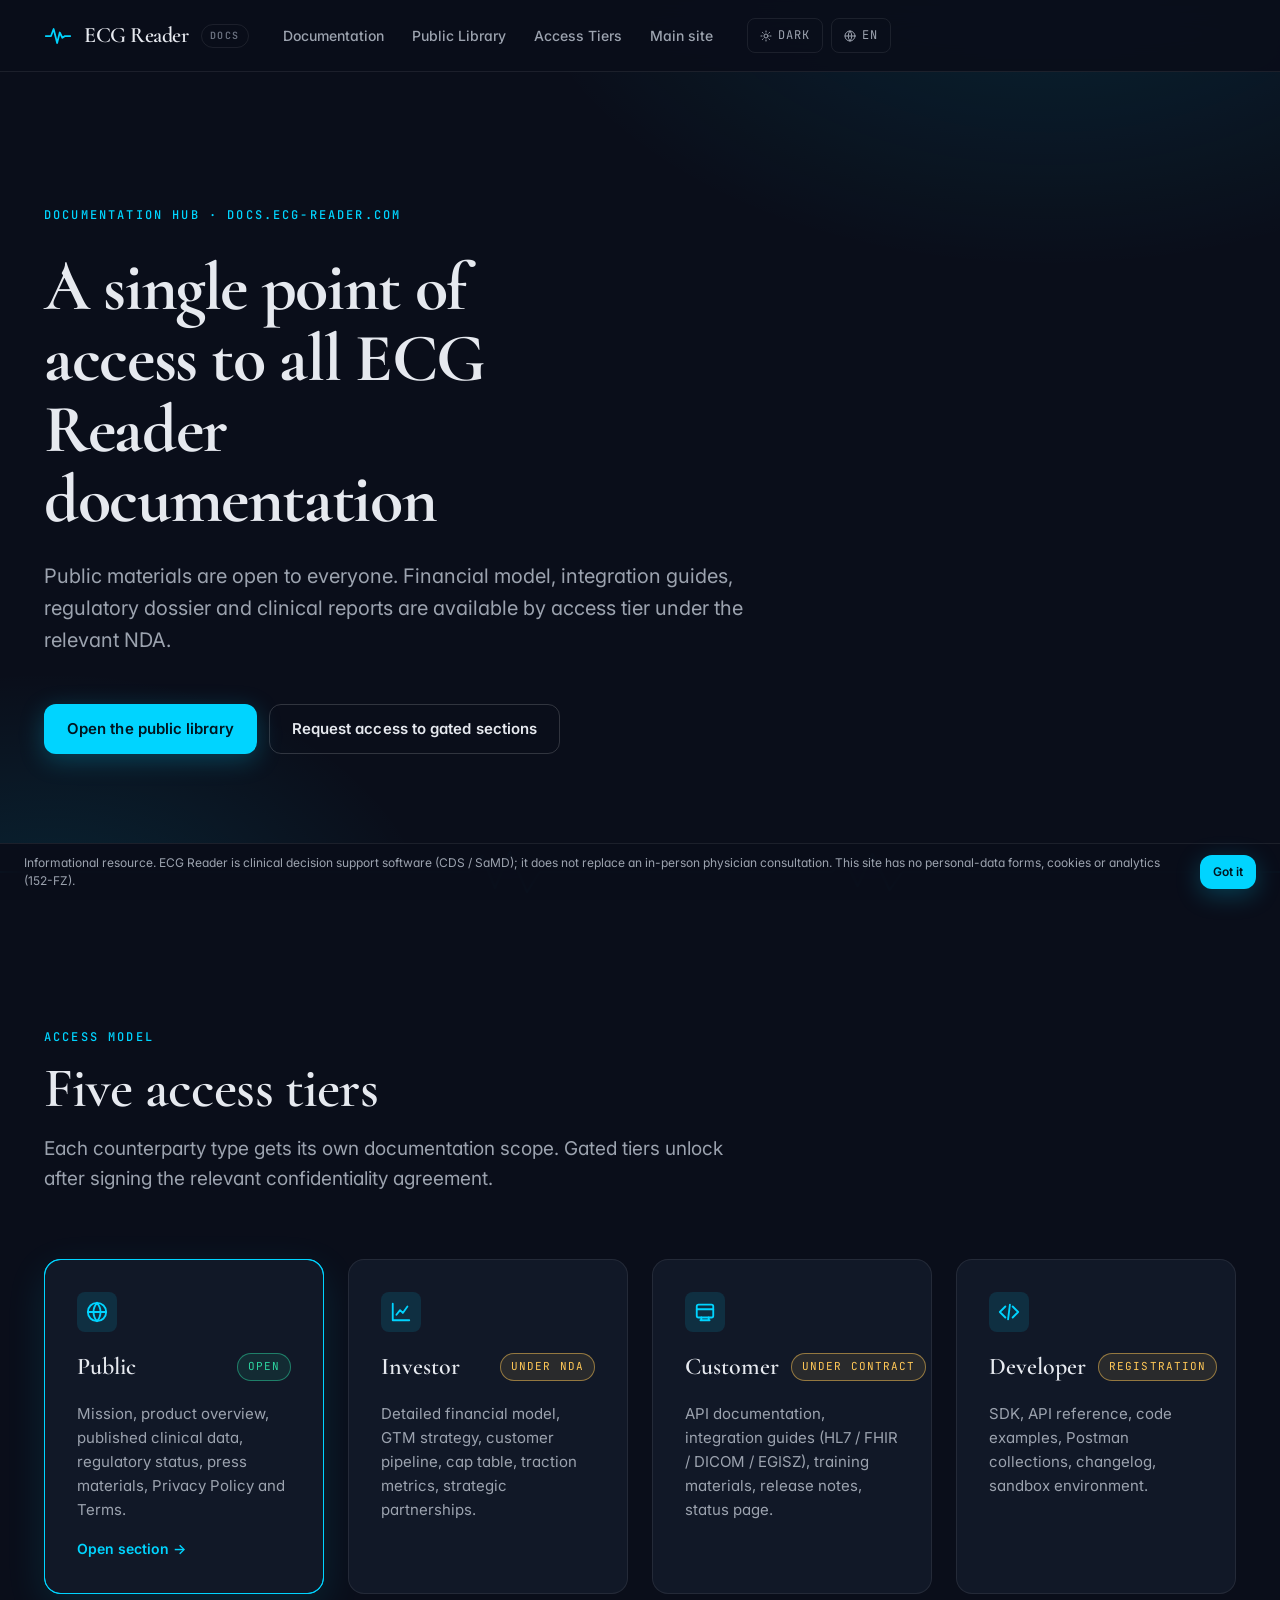
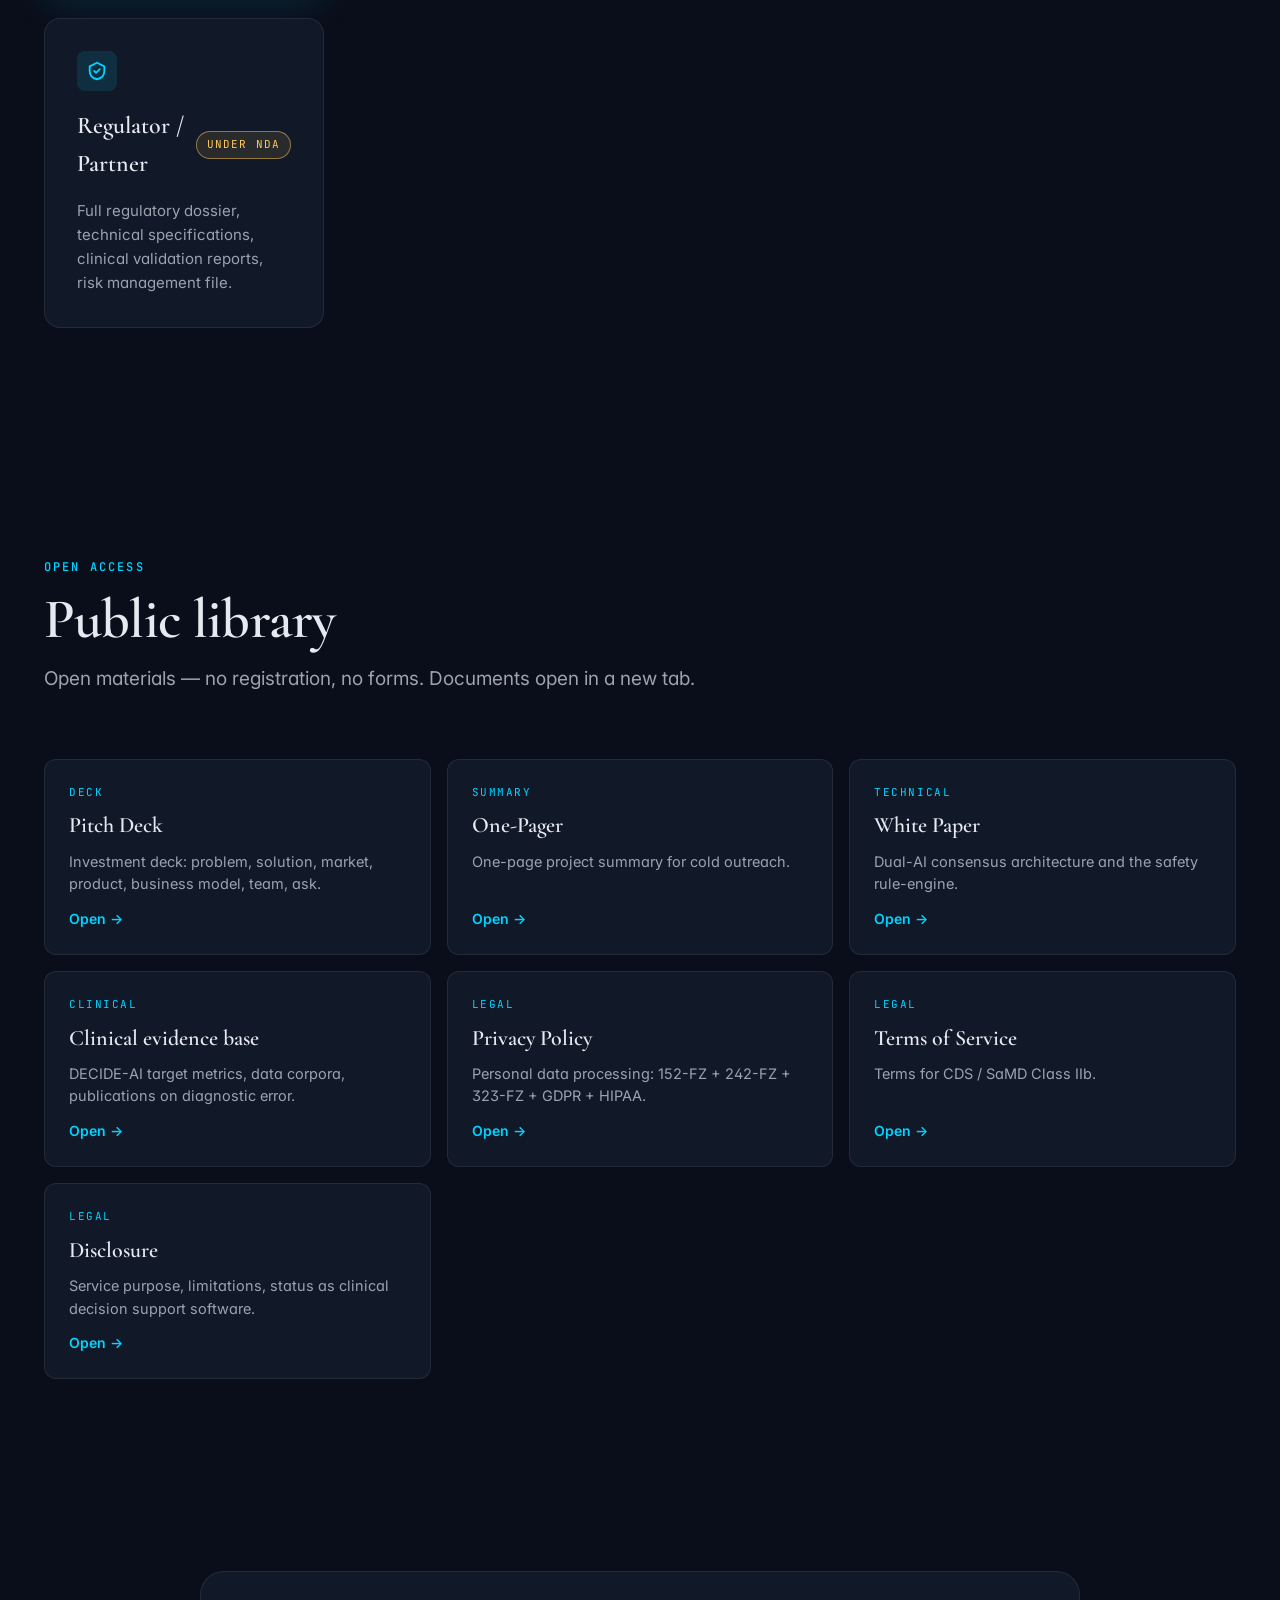
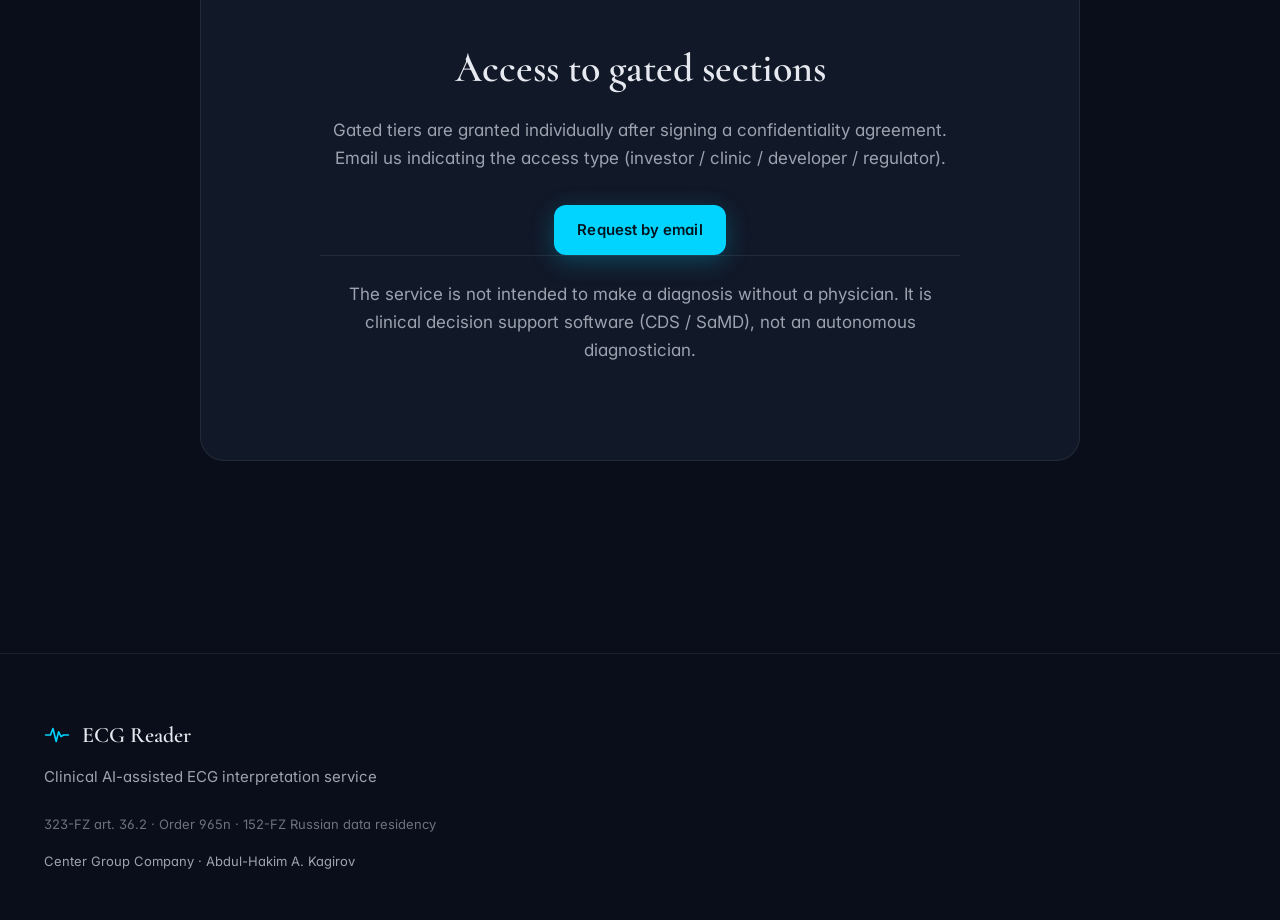
==== index.html @ 110f01c5 "ECG Reader documentation hub (public docs, RU/EN, 3 themes)" ====
<!DOCTYPE html>
<html lang="ru" dir="ltr" data-theme="dark">
<head>
  <meta charset="UTF-8" />
  <meta name="viewport" content="width=device-width, initial-scale=1, viewport-fit=cover" />
  <meta name="theme-color" content="#0a0e1a" />
  <meta name="format-detection" content="telephone=no" />
  <title data-i18n="meta.title">Документарный хаб — ECG Reader</title>
  <meta name="description" data-i18n-attr="content:meta.desc" content="Документарный хаб ECG Reader: публичная библиотека плюс многоуровневый доступ для инвесторов, клиник, разработчиков и регуляторов." />
  <link rel="canonical" href="https://docs.ecg-reader.com/" />
  <meta name="robots" content="index, follow" />
  <meta name="author" content="ECG Reader / Center Group Company" />

  <!-- Open Graph -->
  <meta property="og:site_name" content="ECG Reader" />
  <meta property="og:title" content="Документарный хаб — ECG Reader" />
  <meta property="og:description" content="Публичная библиотека плюс многоуровневый доступ к документации ECG Reader." />
  <meta property="og:type" content="website" />
  <meta property="og:url" content="https://docs.ecg-reader.com/" />
  <meta property="og:image" content="https://docs.ecg-reader.com/og-image.png" />
  <meta property="og:image:width" content="1200" />
  <meta property="og:image:height" content="630" />
  <meta property="og:locale" content="ru_RU" />
  <meta property="og:locale:alternate" content="en_US" />
  <meta name="twitter:card" content="summary_large_image" />
  <meta name="twitter:image" content="https://docs.ecg-reader.com/og-image.png" />

  <link rel="icon" type="image/svg+xml" href="svg/favicon.svg" />
  <link rel="apple-touch-icon" href="svg/favicon.svg" />

  <link rel="preconnect" href="https://fonts.googleapis.com" />
  <link rel="preconnect" href="https://fonts.gstatic.com" crossorigin />
  <link href="https://fonts.googleapis.com/css2?family=Cormorant+Garamond:ital,wght@0,500;0,600;0,700;1,500;1,600&family=Inter:wght@400;500;600;700&family=JetBrains+Mono:wght@400;500;600&family=Cairo:wght@500;600;700&display=swap" rel="stylesheet" />

  <link rel="stylesheet" href="assets/styles.css" />
  <link rel="stylesheet" href="assets/hub.css" />
</head>
<body>

  <!-- ================== NAV ================== -->
  <header class="nav" role="banner">
    <div class="nav-inner">
      <a href="#top" class="nav-brand" aria-label="ECG Reader">
        <svg class="mark" viewBox="0 0 32 32" fill="none" stroke="currentColor" stroke-width="2" stroke-linecap="round" stroke-linejoin="round" aria-hidden="true">
          <path d="M2 16 L8 16 L11 8 L15 24 L18 12 L21 18 L24 16 L30 16" />
        </svg>
        <span>ECG Reader</span>
        <span class="tag">Docs</span>
      </a>

      <nav aria-label="Primary">
        <ul class="nav-links">
          <li><a href="public/about.html" data-i18n="nav.docs">Документация</a></li>
          <li><a href="#library"  data-i18n="nav.public">Публичная библиотека</a></li>
          <li><a href="#tiers"    data-i18n="nav.tiers">Уровни доступа</a></li>
          <li><a href="https://ecg-reader.com/" data-i18n="nav.site">Основной сайт</a></li>
        </ul>
      </nav>

      <div class="nav-tools">
        <div class="menu" id="theme-menu">
          <button class="menu-trigger" aria-haspopup="menu" aria-label="Theme">
            <svg viewBox="0 0 24 24" fill="none" stroke="currentColor" stroke-width="2" stroke-linecap="round" stroke-linejoin="round" aria-hidden="true">
              <circle cx="12" cy="12" r="4"/><path d="M12 2v2M12 20v2M4.93 4.93l1.41 1.41M17.66 17.66l1.41 1.41M2 12h2M20 12h2M6.34 17.66l-1.41 1.41M19.07 4.93l-1.41 1.41"/>
            </svg>
            <span id="theme-current">Dark</span>
          </button>
          <div class="menu-list" id="theme-list" role="menu"></div>
        </div>
        <div class="menu" id="lang-menu">
          <button class="menu-trigger" aria-haspopup="menu" aria-label="Language">
            <svg viewBox="0 0 24 24" fill="none" stroke="currentColor" stroke-width="2" stroke-linecap="round" stroke-linejoin="round" aria-hidden="true">
              <circle cx="12" cy="12" r="10"/><path d="M2 12h20M12 2a15 15 0 0 1 0 20M12 2a15 15 0 0 0 0 20"/>
            </svg>
            <span id="lang-current">RU</span>
          </button>
          <div class="menu-list" id="lang-list" role="menu"></div>
        </div>
      </div>
    </div>
  </header>

  <main id="top">

    <!-- ================== HERO ================== -->
    <section class="hub-hero">
      <div class="container">
        <span class="section-eyebrow" data-i18n="hero.kicker">Документарный хаб · docs.ecg-reader.com</span>
        <h1 data-i18n="hero.title">Единая точка доступа ко всей документации ECG Reader</h1>
        <p class="lead" data-i18n="hero.sub">Публичные материалы открыты для всех. Финансовая модель, интеграционные руководства, регуляторное досье и клинические отчёты — по уровням доступа под соответствующим NDA.</p>
        <div class="cta-row">
          <a href="#library" class="btn btn-primary" data-i18n="hero.cta_public">Открыть публичную библиотеку</a>
          <a href="#access" class="btn btn-ghost" data-i18n="hero.cta_request">Запросить доступ к закрытым разделам</a>
        </div>
      </div>
    </section>

    <svg class="ecg-divider" viewBox="0 0 1200 44" preserveAspectRatio="none" aria-hidden="true">
      <path d="M0 22 L420 22 L440 22 L452 6 L464 38 L478 2 L494 42 L506 22 L760 22 L780 22 L792 8 L804 36 L818 4 L834 40 L846 22 L1200 22" />
    </svg>

    <!-- ================== TIERS ================== -->
    <section class="section" id="tiers">
      <div class="container">
        <div class="section-head reveal">
          <span class="section-eyebrow">Access model</span>
          <h2 class="section-title" data-i18n="tiers.title">Пять уровней доступа</h2>
          <p class="section-lead" data-i18n="tiers.sub">Каждому типу контрагента — свой объём документации. Закрытые уровни открываются после подписания соответствующего соглашения о конфиденциальности.</p>
        </div>

        <div class="tier-grid">
          <!-- Public -->
          <article class="tier-card is-open reveal">
            <div class="tier-icon">
              <svg viewBox="0 0 24 24" fill="none" stroke="currentColor" stroke-width="2" stroke-linecap="round" stroke-linejoin="round"><circle cx="12" cy="12" r="10"/><path d="M2 12h20M12 2a15 15 0 0 1 0 20M12 2a15 15 0 0 0 0 20"/></svg>
            </div>
            <div class="tier-head">
              <span class="tier-name" data-i18n="tier.public.name">Публичный</span>
              <span class="tier-status open" data-i18n="tier.public.status">Открыт</span>
            </div>
            <p class="tier-desc" data-i18n="tier.public.desc">Миссия, обзор продукта, опубликованные клинические данные, регуляторный статус, пресс-материалы, Политика конфиденциальности и Условия.</p>
            <a class="tier-link" href="public/about.html" data-i18n="tier.public.open">Открыть раздел →</a>
          </article>

          <!-- Investor -->
          <article class="tier-card reveal delay-1">
            <div class="tier-icon">
              <svg viewBox="0 0 24 24" fill="none" stroke="currentColor" stroke-width="2" stroke-linecap="round" stroke-linejoin="round"><path d="M3 3v18h18"/><path d="M7 15l4-5 3 3 5-7"/></svg>
            </div>
            <div class="tier-head">
              <span class="tier-name" data-i18n="tier.investor.name">Инвесторский</span>
              <span class="tier-status gated" data-i18n="tier.investor.status">По NDA</span>
            </div>
            <p class="tier-desc" data-i18n="tier.investor.desc">Детальная финансовая модель, GTM-стратегия, воронка клиентов, cap table, метрики traction, стратегические партнёрства.</p>
          </article>

          <!-- Customer -->
          <article class="tier-card reveal delay-2">
            <div class="tier-icon">
              <svg viewBox="0 0 24 24" fill="none" stroke="currentColor" stroke-width="2" stroke-linecap="round" stroke-linejoin="round"><rect x="3" y="4" width="18" height="14" rx="2"/><path d="M3 9h18M8 18v2M16 18v2M7 21h10"/></svg>
            </div>
            <div class="tier-head">
              <span class="tier-name" data-i18n="tier.customer.name">Клиентский</span>
              <span class="tier-status gated" data-i18n="tier.customer.status">По договору</span>
            </div>
            <p class="tier-desc" data-i18n="tier.customer.desc">API-документация, руководства по интеграции (HL7 / FHIR / DICOM / ЕГИСЗ), материалы обучения, release notes, страница статуса.</p>
          </article>

          <!-- Developer -->
          <article class="tier-card reveal delay-1">
            <div class="tier-icon">
              <svg viewBox="0 0 24 24" fill="none" stroke="currentColor" stroke-width="2" stroke-linecap="round" stroke-linejoin="round"><path d="M8 6l-6 6 6 6M16 6l6 6-6 6M13 4l-2 16"/></svg>
            </div>
            <div class="tier-head">
              <span class="tier-name" data-i18n="tier.developer.name">Разработчик</span>
              <span class="tier-status gated" data-i18n="tier.developer.status">Регистрация</span>
            </div>
            <p class="tier-desc" data-i18n="tier.developer.desc">SDK, API Reference, примеры кода, Postman-коллекции, changelog, sandbox-окружение.</p>
          </article>

          <!-- Regulator -->
          <article class="tier-card reveal delay-2">
            <div class="tier-icon">
              <svg viewBox="0 0 24 24" fill="none" stroke="currentColor" stroke-width="2" stroke-linecap="round" stroke-linejoin="round"><path d="M12 3l8 4v5c0 5-3.5 8-8 9-4.5-1-8-4-8-9V7z"/><path d="M9 12l2 2 4-4"/></svg>
            </div>
            <div class="tier-head">
              <span class="tier-name" data-i18n="tier.regulator.name">Регулятор / Партнёр</span>
              <span class="tier-status gated" data-i18n="tier.regulator.status">По NDA</span>
            </div>
            <p class="tier-desc" data-i18n="tier.regulator.desc">Полное регуляторное досье, технические спецификации, отчёты клинической валидации, файл управления рисками.</p>
          </article>
        </div>
      </div>
    </section>

    <!-- ================== PUBLIC LIBRARY ================== -->
    <section class="section compact" id="library">
      <div class="container">
        <div class="section-head reveal">
          <span class="section-eyebrow">Open access</span>
          <h2 class="section-title" data-i18n="lib.title">Публичная библиотека</h2>
          <p class="section-lead" data-i18n="lib.sub">Открытые материалы — без регистрации и форм. Документы открываются в новой вкладке.</p>
        </div>

        <div class="lib-grid">
          <article class="doc-card reveal">
            <span class="doc-kind">Deck</span>
            <h3 data-i18n="lib.pitch.t">Pitch Deck</h3>
            <p data-i18n="lib.pitch.d">Инвестиционная презентация: проблема, решение, рынок, продукт, бизнес-модель, команда, ask.</p>
            <a class="doc-open" href="https://ecg-reader.com/docs/ECG-Reader_Pitch_Deck.html" target="_blank" rel="noopener" data-i18n="lib.open">Открыть →</a>
          </article>

          <article class="doc-card reveal delay-1">
            <span class="doc-kind">Summary</span>
            <h3 data-i18n="lib.onepager.t">One-Pager</h3>
            <p data-i18n="lib.onepager.d">Сводка проекта на одну страницу для холодных контактов.</p>
            <a class="doc-open" href="https://ecg-reader.com/docs/ECG-Reader_OnePager.html" target="_blank" rel="noopener" data-i18n="lib.open">Открыть →</a>
          </article>

          <article class="doc-card reveal delay-2">
            <span class="doc-kind">Technical</span>
            <h3 data-i18n="lib.whitepaper.t">White Paper</h3>
            <p data-i18n="lib.whitepaper.d">Архитектура двойного AI-консенсуса и rule-engine безопасности.</p>
            <a class="doc-open" href="https://ecg-reader.com/docs/whitepaper.html" target="_blank" rel="noopener" data-i18n="lib.open">Открыть →</a>
          </article>

          <article class="doc-card reveal">
            <span class="doc-kind">Clinical</span>
            <h3 data-i18n="lib.evidence.t">Клиническая доказательная база</h3>
            <p data-i18n="lib.evidence.d">Целевые метрики DECIDE-AI, корпуса данных, публикации о врачебных ошибках.</p>
            <a class="doc-open" href="https://ecg-reader.com/docs/clinical-evidence.html" target="_blank" rel="noopener" data-i18n="lib.open">Открыть →</a>
          </article>

          <article class="doc-card reveal delay-1">
            <span class="doc-kind">Legal</span>
            <h3 data-i18n="lib.privacy.t">Политика конфиденциальности</h3>
            <p data-i18n="lib.privacy.d">Обработка ПДн: 152-ФЗ + 242-ФЗ + 323-ФЗ + GDPR + HIPAA.</p>
            <a class="doc-open" href="https://ecg-reader.com/privacy.html" target="_blank" rel="noopener" data-i18n="lib.open">Открыть →</a>
          </article>

          <article class="doc-card reveal delay-2">
            <span class="doc-kind">Legal</span>
            <h3 data-i18n="lib.terms.t">Условия использования</h3>
            <p data-i18n="lib.terms.d">Условия для CDS / SaMD Class 2б.</p>
            <a class="doc-open" href="https://ecg-reader.com/terms.html" target="_blank" rel="noopener" data-i18n="lib.open">Открыть →</a>
          </article>

          <article class="doc-card reveal">
            <span class="doc-kind">Legal</span>
            <h3 data-i18n="lib.disclosure.t">Раскрытие информации</h3>
            <p data-i18n="lib.disclosure.d">Назначение сервиса, ограничения, статус как ПО клинической поддержки.</p>
            <a class="doc-open" href="https://ecg-reader.com/disclosure.html" target="_blank" rel="noopener" data-i18n="lib.open">Открыть →</a>
          </article>
        </div>
      </div>
    </section>

    <!-- ================== ACCESS BAND ================== -->
    <section class="section compact" id="access">
      <div class="container">
        <div class="access-band reveal">
          <h2 data-i18n="access.title">Доступ к закрытым разделам</h2>
          <p data-i18n="access.sub">Закрытые уровни предоставляются индивидуально после подписания соглашения о конфиденциальности. Напишите нам, указав тип доступа (инвестор / клиника / разработчик / регулятор).</p>
          <a class="btn btn-primary" href="mailto:aslankaa@yandex.ru?subject=ECG%20Reader%20—%20запрос%20доступа%20к%20документарному%20хабу" data-i18n="access.email">Запросить по email</a>
          <p class="access-note" data-i18n="access.note">Сервис не предназначен для постановки диагноза без участия врача. Это программное средство клинической поддержки принятия решений (CDS / SaMD), а не автономный диагност.</p>
        </div>
      </div>
    </section>

  </main>

  <!-- ================== FOOTER ================== -->
  <footer class="hub-footer">
    <div class="container">
      <div class="foot-brand">
        <svg class="mark" viewBox="0 0 32 32" fill="none" stroke="currentColor" stroke-width="2" stroke-linecap="round" stroke-linejoin="round" aria-hidden="true">
          <path d="M2 16 L8 16 L11 8 L15 24 L18 12 L21 18 L24 16 L30 16" />
        </svg>
        <span>ECG Reader</span>
      </div>
      <p class="foot-tag" data-i18n="foot.tagline">Клинический сервис AI-ассистированной интерпретации ЭКГ</p>
      <p class="foot-meta" data-i18n="foot.legal">323-ФЗ ст. 36.2 · Приказ 965н · 152-ФЗ резидентность данных в РФ</p>
      <p class="foot-owner" data-i18n="foot.owner">Center Group Company · Кагиров Абдул-Хаким Ахмадович</p>
    </div>
  </footer>

  <!-- ================== LEGAL BAR ================== -->
  <div class="legal-bar" id="legal-bar" role="note">
    <span class="txt" data-i18n="legal.text">Информационный ресурс. ECG Reader — программное средство клинической поддержки принятия решений (CDS / SaMD), не заменяет очную консультацию врача. На сайте нет форм сбора персональных данных, cookie и аналитики (152-ФЗ).</span>
    <button class="btn btn-primary btn-sm" data-act="ok" data-i18n="legal.ok">Понятно</button>
  </div>

  <script src="assets/i18n.js"></script>
  <script src="assets/app.js"></script>
</body>
</html>
---- assets/styles.css ----
/* =========================================================
   KARDIOSPEC — premium landing design system
   3 темы (Dark / Light / Sepia) · 4 языка (RU/EN/ZH/AR + RTL)
   ========================================================= */

/* ---------- Tokens · base ---------- */
:root {
  /* типографика */
  --font-display: "Cormorant Garamond", "PT Serif", Georgia, serif;
  --font-sans: "Inter", -apple-system, BlinkMacSystemFont, "Segoe UI",
               "Helvetica Neue", Arial, sans-serif;
  --font-mono: "JetBrains Mono", "SF Mono", Menlo, Consolas, monospace;

  /* спейсинг */
  --sp-1: 4px;
  --sp-2: 8px;
  --sp-3: 12px;
  --sp-4: 16px;
  --sp-5: 24px;
  --sp-6: 32px;
  --sp-7: 48px;
  --sp-8: 64px;
  --sp-9: 96px;
  --sp-10: 128px;

  /* радиусы */
  --r-sm: 8px;
  --r-md: 12px;
  --r-lg: 16px;
  --r-xl: 24px;
  --r-2xl: 32px;

  /* кривые */
  --ease: cubic-bezier(0.4, 0, 0.2, 1);
  --ease-out: cubic-bezier(0.16, 1, 0.3, 1);

  /* layout */
  --container: 1240px;
  --nav-h: 72px;
}

/* ---------- Темы ---------- */

/* Dark (default · клинический премиум) */
:root,
[data-theme="dark"] {
  --bg:           #0a0e1a;
  --bg-elev:      #111827;
  --bg-elev-2:    #1a2235;
  --bg-glass:     rgba(17, 24, 39, 0.72);
  --bg-overlay:   rgba(10, 14, 26, 0.92);

  --text:         #e6e9ef;
  --text-dim:     #9ca3af;
  --text-muted:   #6b7280;

  --border:       rgba(255, 255, 255, 0.08);
  --border-strong:rgba(255, 255, 255, 0.16);

  --accent:       #00d4ff;
  --accent-soft:  rgba(0, 212, 255, 0.12);
  --accent-h:     #4ae3ff;

  --signal-red:   #ff3b6b;
  --signal-amber: #ffc857;
  --signal-green: #2dd4a0;

  --shadow-sm: 0 2px 8px rgba(0,0,0,0.25);
  --shadow-md: 0 8px 24px rgba(0,0,0,0.35);
  --shadow-lg: 0 24px 64px rgba(0,0,0,0.5);

  --logo-filter: none;
}

[data-theme="light"] {
  --bg:           #f7f8fb;
  --bg-elev:      #ffffff;
  --bg-elev-2:    #eef2f7;
  --bg-glass:     rgba(255, 255, 255, 0.82);
  --bg-overlay:   rgba(247, 248, 251, 0.94);

  --text:         #0f172a;
  --text-dim:     #475569;
  --text-muted:   #64748b;

  --border:       rgba(15, 23, 42, 0.08);
  --border-strong:rgba(15, 23, 42, 0.18);

  --accent:       #0070b8;
  --accent-soft:  rgba(0, 112, 184, 0.10);
  --accent-h:     #0086d9;

  --signal-red:   #d8265b;
  --signal-amber: #c47900;
  --signal-green: #058a5d;

  --shadow-sm: 0 1px 4px rgba(15, 23, 42, 0.06);
  --shadow-md: 0 8px 24px rgba(15, 23, 42, 0.08);
  --shadow-lg: 0 24px 64px rgba(15, 23, 42, 0.12);

  --logo-filter: invert(1);
}

[data-theme="sepia"] {
  --bg:           #f4ecd9;
  --bg-elev:      #fbf5e6;
  --bg-elev-2:    #ead9b8;
  --bg-glass:     rgba(251, 245, 230, 0.85);
  --bg-overlay:   rgba(244, 236, 217, 0.94);

  --text:         #3b2c1a;
  --text-dim:     #6b5638;
  --text-muted:   #8a7250;

  --border:       rgba(59, 44, 26, 0.12);
  --border-strong:rgba(59, 44, 26, 0.22);

  --accent:       #8b5a2b;
  --accent-soft:  rgba(139, 90, 43, 0.10);
  --accent-h:     #a36c34;

  --signal-red:   #a8324d;
  --signal-amber: #a86800;
  --signal-green: #2e6b3f;

  --shadow-sm: 0 1px 4px rgba(59, 44, 26, 0.08);
  --shadow-md: 0 8px 24px rgba(59, 44, 26, 0.12);
  --shadow-lg: 0 24px 64px rgba(59, 44, 26, 0.16);

  --logo-filter: sepia(0.3) saturate(1.2);
}

/* ---------- Reset / база ---------- */

*, *::before, *::after { box-sizing: border-box; margin: 0; padding: 0; }
html { scroll-behavior: smooth; -webkit-text-size-adjust: 100%; }
body {
  font-family: var(--font-sans);
  background: var(--bg);
  color: var(--text);
  line-height: 1.6;
  font-size: 17px;
  font-feature-settings: "ss01", "cv11", "kern";
  -webkit-font-smoothing: antialiased;
  -moz-osx-font-smoothing: grayscale;
  transition: background 0.4s var(--ease), color 0.4s var(--ease);
  overflow-x: hidden;
}

img, svg { display: block; max-width: 100%; }
a { color: inherit; text-decoration: none; transition: color 0.2s var(--ease); }
a:hover { color: var(--accent); }
button { font: inherit; cursor: pointer; background: none; border: 0; color: inherit; }

[dir="rtl"] body { font-family: "Cairo", var(--font-sans); }
[dir="rtl"] h1, [dir="rtl"] h2, [dir="rtl"] h3 { font-family: "Cairo", var(--font-display); }

/* ---------- Layout ---------- */

.container {
  width: 100%;
  max-width: var(--container);
  margin: 0 auto;
  padding: 0 var(--sp-5);
}

section.section {
  padding: var(--sp-10) 0;
  position: relative;
}
section.section.compact { padding: var(--sp-9) 0; }

.section-head { margin-bottom: var(--sp-8); max-width: 880px; }
.section-eyebrow {
  display: inline-block;
  font-family: var(--font-mono);
  font-size: 12px;
  letter-spacing: 0.18em;
  text-transform: uppercase;
  color: var(--accent);
  margin-bottom: var(--sp-3);
  font-weight: 500;
}
.section-title {
  font-family: var(--font-display);
  font-weight: 600;
  font-size: clamp(36px, 5vw, 56px);
  letter-spacing: -0.015em;
  line-height: 1.05;
  color: var(--text);
  margin-bottom: var(--sp-4);
}
.section-title em { font-style: italic; color: var(--accent); }
.section-lead {
  font-size: 19px;
  color: var(--text-dim);
  max-width: 720px;
  line-height: 1.6;
}

/* ---------- NAV ---------- */

.nav {
  position: fixed;
  top: 0; left: 0; right: 0;
  height: var(--nav-h);
  background: var(--bg-overlay);
  backdrop-filter: blur(16px) saturate(140%);
  -webkit-backdrop-filter: blur(16px) saturate(140%);
  border-bottom: 1px solid var(--border);
  z-index: 100;
  transition: background 0.3s var(--ease);
}
.nav-inner {
  height: 100%;
  max-width: var(--container);
  margin: 0 auto;
  padding: 0 var(--sp-5);
  display: flex;
  align-items: center;
  gap: var(--sp-6);
}
.nav-brand {
  display: flex;
  align-items: center;
  gap: var(--sp-3);
  font-family: var(--font-display);
  font-weight: 600;
  font-size: 22px;
  letter-spacing: -0.02em;
  color: var(--text);
}
.nav-brand .mark {
  width: 28px; height: 28px;
  color: var(--accent);
}
.nav-brand .tag {
  font-family: var(--font-mono);
  font-size: 10px;
  color: var(--text-muted);
  letter-spacing: 0.16em;
  text-transform: uppercase;
  padding: 3px 8px;
  border: 1px solid var(--border);
  border-radius: 99px;
}
.nav-links {
  display: flex;
  align-items: center;
  gap: var(--sp-5);
  margin-left: auto;
  list-style: none;
}
.nav-links a {
  font-size: 14px;
  color: var(--text-dim);
  font-weight: 500;
  padding: 6px 2px;
  border-bottom: 1px solid transparent;
}
.nav-links a:hover { color: var(--text); border-color: var(--accent); }

.nav-tools {
  display: flex;
  align-items: center;
  gap: var(--sp-2);
}

/* ---------- Кнопки ---------- */

.btn {
  display: inline-flex;
  align-items: center;
  gap: var(--sp-2);
  padding: 12px 22px;
  border-radius: var(--r-md);
  font-weight: 600;
  font-size: 15px;
  letter-spacing: 0.005em;
  transition: all 0.25s var(--ease);
  border: 1px solid transparent;
  white-space: nowrap;
  cursor: pointer;
}
.btn-primary {
  background: var(--accent);
  color: #001520;
  box-shadow: 0 6px 24px rgba(0,212,255,0.25);
}
.btn-primary:hover { background: var(--accent-h); transform: translateY(-1px); color: #001520; }
[data-theme="light"] .btn-primary { color: #ffffff; box-shadow: 0 6px 24px rgba(0,112,184,0.25); }
[data-theme="light"] .btn-primary:hover { color: #ffffff; }
[data-theme="sepia"] .btn-primary { color: #fdf6e3; box-shadow: 0 6px 24px rgba(139,90,43,0.25); }
[data-theme="sepia"] .btn-primary:hover { color: #fdf6e3; }

.btn-ghost {
  background: transparent;
  color: var(--text);
  border-color: var(--border-strong);
}
.btn-ghost:hover { border-color: var(--accent); color: var(--accent); }

.btn-sm { padding: 8px 14px; font-size: 13px; }
.btn-icon {
  width: 36px; height: 36px;
  display: inline-flex; align-items: center; justify-content: center;
  border-radius: var(--r-sm);
  border: 1px solid var(--border);
  color: var(--text-dim);
}
.btn-icon:hover { color: var(--accent); border-color: var(--accent); }
.btn-icon svg { width: 16px; height: 16px; }

/* dropdown (lang + theme) */
.menu {
  position: relative;
}
.menu-trigger {
  display: inline-flex;
  align-items: center;
  gap: 6px;
  padding: 7px 12px;
  border: 1px solid var(--border);
  border-radius: var(--r-sm);
  font-family: var(--font-mono);
  font-size: 12px;
  letter-spacing: 0.08em;
  color: var(--text-dim);
  text-transform: uppercase;
}
.menu-trigger:hover { color: var(--accent); border-color: var(--accent); }
.menu-trigger svg { width: 12px; height: 12px; }
.menu-list {
  position: absolute;
  top: calc(100% + 8px);
  right: 0;
  background: var(--bg-elev);
  border: 1px solid var(--border);
  border-radius: var(--r-md);
  box-shadow: var(--shadow-md);
  min-width: 160px;
  padding: 6px;
  opacity: 0;
  visibility: hidden;
  transform: translateY(-4px);
  transition: all 0.2s var(--ease);
  z-index: 200;
}
.menu.open .menu-list { opacity: 1; visibility: visible; transform: translateY(0); }
.menu-list button {
  display: flex;
  align-items: center;
  justify-content: space-between;
  width: 100%;
  padding: 9px 12px;
  border-radius: var(--r-sm);
  font-size: 14px;
  color: var(--text);
  text-align: start;
}
.menu-list button:hover { background: var(--accent-soft); color: var(--accent); }
.menu-list button.active { color: var(--accent); }
.menu-list button.active::after { content: "✓"; margin-inline-start: auto; }
.menu-list button .code {
  font-family: var(--font-mono);
  font-size: 10px;
  letter-spacing: 0.12em;
  color: var(--text-muted);
  background: var(--bg-elev-2);
  padding: 2px 7px;
  border-radius: 99px;
  margin-inline-start: 8px;
}

/* ---------- HERO ---------- */

.hero {
  position: relative;
  padding: calc(var(--nav-h) + var(--sp-10)) 0 var(--sp-10);
  overflow: hidden;
  isolation: isolate;
}
.hero::before {
  content: "";
  position: absolute;
  inset: 0;
  background:
    radial-gradient(ellipse 80% 60% at 80% 10%, var(--accent-soft) 0%, transparent 60%),
    radial-gradient(ellipse 60% 40% at 10% 90%, rgba(45,212,160,0.06) 0%, transparent 60%);
  z-index: -1;
}
.hero-grid {
  display: grid;
  grid-template-columns: 1.2fr 1fr;
  gap: var(--sp-8);
  align-items: center;
}
.hero-tag {
  display: inline-flex;
  align-items: center;
  gap: var(--sp-2);
  padding: 7px 14px;
  border: 1px solid var(--border-strong);
  border-radius: 99px;
  font-family: var(--font-mono);
  font-size: 12px;
  letter-spacing: 0.12em;
  text-transform: uppercase;
  color: var(--text-dim);
  margin-bottom: var(--sp-5);
}
.hero-tag .dot {
  width: 7px; height: 7px;
  background: var(--signal-green);
  border-radius: 50%;
  box-shadow: 0 0 12px var(--signal-green);
  animation: pulse 2.2s var(--ease) infinite;
}
@keyframes pulse {
  0%, 100% { opacity: 1; transform: scale(1); }
  50%      { opacity: 0.5; transform: scale(1.25); }
}

.hero-title {
  font-family: var(--font-display);
  font-weight: 600;
  font-size: clamp(44px, 6.5vw, 84px);
  letter-spacing: -0.025em;
  line-height: 1.02;
  margin-bottom: var(--sp-5);
}
.hero-title em { font-style: italic; color: var(--accent); }
.hero-lead {
  font-size: clamp(18px, 2vw, 22px);
  color: var(--text-dim);
  line-height: 1.5;
  margin-bottom: var(--sp-7);
  max-width: 580px;
}
.hero-cta { display: flex; gap: var(--sp-3); flex-wrap: wrap; }

.hero-visual {
  position: relative;
  aspect-ratio: 1 / 1;
  display: flex;
  align-items: center;
  justify-content: center;
}
.hero-visual-bg {
  position: absolute;
  inset: 0;
  background: radial-gradient(circle at 50% 50%, var(--accent-soft) 0%, transparent 70%);
  border-radius: 50%;
  filter: blur(40px);
  z-index: -1;
}
.ecg-wave {
  width: 100%;
  max-width: 520px;
  height: auto;
  filter: drop-shadow(0 0 24px rgba(0,212,255,0.35));
}
.ecg-wave path.trace {
  stroke: var(--accent);
  stroke-width: 2.4;
  fill: none;
  stroke-linecap: round;
  stroke-linejoin: round;
  stroke-dasharray: 1400;
  stroke-dashoffset: 1400;
  animation: trace-in 3.2s var(--ease-out) 0.4s forwards,
             trace-loop 6s linear 3.6s infinite;
}
@keyframes trace-in {
  to { stroke-dashoffset: 0; }
}
@keyframes trace-loop {
  0%   { filter: drop-shadow(0 0 8px rgba(0,212,255,0.4)); }
  50%  { filter: drop-shadow(0 0 24px rgba(0,212,255,0.7)); }
  100% { filter: drop-shadow(0 0 8px rgba(0,212,255,0.4)); }
}

.hero-stats {
  margin-top: var(--sp-9);
  display: grid;
  grid-template-columns: repeat(4, 1fr);
  gap: var(--sp-5);
  border-top: 1px solid var(--border);
  padding-top: var(--sp-7);
}
.hero-stat .val {
  font-family: var(--font-display);
  font-weight: 600;
  font-size: clamp(28px, 3.5vw, 44px);
  color: var(--text);
  letter-spacing: -0.02em;
  line-height: 1.1;
  margin-bottom: 4px;
}
.hero-stat .val em { color: var(--accent); font-style: normal; }
.hero-stat .lbl {
  font-family: var(--font-mono);
  font-size: 11px;
  letter-spacing: 0.14em;
  color: var(--text-muted);
  text-transform: uppercase;
}

/* ---------- CARDS / GRIDS ---------- */

.grid-2 { display: grid; grid-template-columns: repeat(2, 1fr); gap: var(--sp-5); }
.grid-3 { display: grid; grid-template-columns: repeat(3, 1fr); gap: var(--sp-5); }
.grid-4 { display: grid; grid-template-columns: repeat(4, 1fr); gap: var(--sp-4); }

.card {
  background: var(--bg-elev);
  border: 1px solid var(--border);
  border-radius: var(--r-lg);
  padding: var(--sp-6);
  transition: transform 0.3s var(--ease), border-color 0.3s var(--ease),
              box-shadow 0.3s var(--ease);
  position: relative;
  overflow: hidden;
}
.card:hover { transform: translateY(-3px); border-color: var(--border-strong); box-shadow: var(--shadow-md); }
.card.accent { border-color: var(--accent-soft); }
.card.accent:hover { border-color: var(--accent); }

.card-icon {
  width: 44px; height: 44px;
  display: flex; align-items: center; justify-content: center;
  border-radius: var(--r-sm);
  background: var(--accent-soft);
  color: var(--accent);
  margin-bottom: var(--sp-4);
}
.card-icon svg { width: 22px; height: 22px; }

.card h3 {
  font-family: var(--font-display);
  font-size: 24px;
  font-weight: 600;
  letter-spacing: -0.01em;
  color: var(--text);
  margin-bottom: var(--sp-2);
}
.card h4 {
  font-size: 13px;
  font-weight: 600;
  font-family: var(--font-mono);
  letter-spacing: 0.1em;
  text-transform: uppercase;
  color: var(--accent);
  margin-bottom: var(--sp-3);
}
.card p { color: var(--text-dim); font-size: 15px; line-height: 1.55; }

/* Stat card */
.stat-card {
  background: var(--bg-elev);
  border: 1px solid var(--border);
  border-radius: var(--r-lg);
  padding: var(--sp-6);
  transition: all 0.3s var(--ease);
}
.stat-card:hover { transform: translateY(-2px); border-color: var(--accent); }
.stat-card .stat-val {
  font-family: var(--font-display);
  font-weight: 600;
  font-size: 48px;
  letter-spacing: -0.025em;
  line-height: 1;
  color: var(--accent);
  margin-bottom: var(--sp-3);
}
.stat-card .stat-label {
  font-family: var(--font-mono);
  font-size: 11px;
  letter-spacing: 0.14em;
  text-transform: uppercase;
  color: var(--text-muted);
  margin-bottom: var(--sp-3);
}
.stat-card .stat-note { font-size: 14px; color: var(--text-dim); line-height: 1.5; }

.stat-card.red .stat-val { color: var(--signal-red); }
.stat-card.green .stat-val { color: var(--signal-green); }
.stat-card.amber .stat-val { color: var(--signal-amber); }

/* ---------- Feature list ---------- */
.feature-list { list-style: none; }
.feature-list li {
  padding: 14px 0 14px 30px;
  position: relative;
  border-bottom: 1px solid var(--border);
  font-size: 16px;
  color: var(--text);
}
.feature-list li:last-child { border-bottom: none; }
.feature-list li::before {
  content: "";
  position: absolute;
  inset-inline-start: 0;
  top: 22px;
  width: 14px; height: 2px;
  background: var(--accent);
  border-radius: 99px;
}
.feature-list li strong { color: var(--accent); font-weight: 600; }
[dir="rtl"] .feature-list li { padding: 14px 30px 14px 0; }

/* ---------- Flow diagram (dual-AI) ---------- */
.flow {
  display: grid;
  grid-template-columns: 1fr auto 1fr;
  gap: var(--sp-5);
  margin: var(--sp-7) 0;
  align-items: stretch;
}
.flow-engine {
  border: 1px solid var(--border-strong);
  border-radius: var(--r-lg);
  padding: var(--sp-5) var(--sp-6);
  background: var(--bg-elev);
  text-align: center;
}
.flow-engine.engine-a { border-color: var(--signal-green); }
.flow-engine.engine-b { border-color: var(--signal-red); }
.flow-engine .label {
  font-family: var(--font-mono);
  font-size: 11px;
  letter-spacing: 0.14em;
  text-transform: uppercase;
  color: var(--text-muted);
  margin-bottom: var(--sp-2);
}
.flow-engine .name {
  font-family: var(--font-display);
  font-size: 22px;
  font-weight: 600;
  color: var(--text);
  margin-bottom: var(--sp-2);
}
.flow-engine .desc { font-size: 14px; color: var(--text-dim); }
.flow-mid {
  align-self: center;
  display: flex;
  flex-direction: column;
  align-items: center;
  gap: var(--sp-3);
}
.flow-mid .consensus {
  width: 100px; height: 100px;
  border-radius: 50%;
  background: radial-gradient(circle, var(--accent-soft) 0%, transparent 70%);
  display: flex;
  align-items: center;
  justify-content: center;
  border: 2px solid var(--accent);
  color: var(--accent);
  font-family: var(--font-display);
  font-size: 16px;
  font-weight: 600;
  text-align: center;
  line-height: 1.1;
  position: relative;
}
.flow-mid .consensus::before,
.flow-mid .consensus::after {
  content: "";
  position: absolute;
  top: 50%;
  width: 24px;
  height: 1px;
  background: var(--accent);
}
.flow-mid .consensus::before { left: -28px; }
.flow-mid .consensus::after { right: -28px; }

.verdicts { display: grid; grid-template-columns: repeat(3, 1fr); gap: var(--sp-4); margin-top: var(--sp-6); }
.verdict {
  padding: var(--sp-5);
  border-radius: var(--r-md);
  background: var(--bg-elev);
  border: 1px solid var(--border);
}
.verdict-badge {
  display: inline-block;
  padding: 4px 10px;
  border-radius: 99px;
  font-family: var(--font-mono);
  font-size: 11px;
  font-weight: 600;
  letter-spacing: 0.14em;
  text-transform: uppercase;
  margin-bottom: var(--sp-3);
}
.verdict-badge.consensus { background: rgba(45,212,160,0.12); color: var(--signal-green); border: 1px solid var(--signal-green); }
.verdict-badge.caution   { background: rgba(255,200,87,0.12); color: var(--signal-amber); border: 1px solid var(--signal-amber); }
.verdict-badge.alert     { background: rgba(255,59,107,0.12); color: var(--signal-red); border: 1px solid var(--signal-red); }
.verdict h4 {
  font-family: var(--font-display);
  font-size: 20px;
  font-weight: 600;
  color: var(--text);
  margin-bottom: var(--sp-2);
}
.verdict p { color: var(--text-dim); font-size: 14px; line-height: 1.5; }

/* ---------- Evidence row ---------- */
.evidence-row {
  display: grid;
  grid-template-columns: repeat(3, 1fr);
  gap: var(--sp-5);
  margin-top: var(--sp-7);
  padding: var(--sp-6);
  background: linear-gradient(135deg, var(--accent-soft), transparent);
  border: 1px solid var(--border);
  border-radius: var(--r-lg);
}
.evidence-row .ev .val {
  font-family: var(--font-display);
  font-weight: 600;
  font-size: 44px;
  color: var(--accent);
  letter-spacing: -0.02em;
  line-height: 1;
  margin-bottom: var(--sp-2);
}
.evidence-row .ev .lbl {
  font-family: var(--font-mono);
  font-size: 11px;
  letter-spacing: 0.14em;
  text-transform: uppercase;
  color: var(--text-muted);
}

/* ---------- Tables ---------- */
.table-wrap { overflow-x: auto; border: 1px solid var(--border); border-radius: var(--r-md); }
table.metric {
  width: 100%;
  border-collapse: collapse;
  background: var(--bg-elev);
}
table.metric th, table.metric td {
  padding: 14px 18px;
  text-align: start;
  font-size: 15px;
  border-bottom: 1px solid var(--border);
}
table.metric tr:last-child td { border-bottom: 0; }
table.metric th {
  background: var(--bg-elev-2);
  font-family: var(--font-mono);
  font-weight: 600;
  font-size: 12px;
  letter-spacing: 0.12em;
  text-transform: uppercase;
  color: var(--accent);
}
table.metric td.good { color: var(--signal-green); font-weight: 600; }
table.metric td.warn { color: var(--signal-red); font-weight: 600; }
table.metric td.partial { color: var(--signal-amber); font-weight: 600; }
table.metric .self { background: var(--accent-soft); font-weight: 600; }

/* ---------- Pricing ---------- */
.pricing { display: grid; grid-template-columns: repeat(4, 1fr); gap: var(--sp-4); }
.tier {
  padding: var(--sp-6);
  border-radius: var(--r-lg);
  border: 1px solid var(--border);
  background: var(--bg-elev);
  transition: all 0.3s var(--ease);
}
.tier:hover { transform: translateY(-2px); border-color: var(--accent); }
.tier.featured { border-color: var(--accent); background: linear-gradient(180deg, var(--accent-soft), var(--bg-elev) 60%); }
.tier .name {
  font-family: var(--font-mono);
  font-size: 12px;
  letter-spacing: 0.14em;
  text-transform: uppercase;
  color: var(--text-muted);
  margin-bottom: var(--sp-3);
}
.tier .price {
  font-family: var(--font-display);
  font-weight: 600;
  font-size: 42px;
  color: var(--text);
  letter-spacing: -0.02em;
  line-height: 1;
}
.tier .price .unit { font-size: 14px; color: var(--text-dim); font-family: var(--font-sans); }
.tier .vol { font-size: 14px; color: var(--text-dim); margin-top: var(--sp-2); }

/* ---------- Roadmap ---------- */
.roadmap { display: grid; grid-template-columns: repeat(3, 1fr); gap: var(--sp-5); }
.road-year {
  padding: var(--sp-6);
  border-radius: var(--r-lg);
  border: 1px solid var(--border);
  background: var(--bg-elev);
}
.road-year .year {
  font-family: var(--font-mono);
  font-size: 11px;
  letter-spacing: 0.14em;
  text-transform: uppercase;
  color: var(--accent);
  margin-bottom: var(--sp-2);
}
.road-year h3 {
  font-family: var(--font-display);
  font-size: 24px;
  font-weight: 600;
  margin-bottom: var(--sp-4);
}

/* ---------- Ask ---------- */
.ask-block {
  background: linear-gradient(135deg, var(--accent-soft), transparent 80%);
  border: 1px solid var(--accent);
  border-radius: var(--r-2xl);
  padding: var(--sp-8);
  text-align: center;
}
.ask-block .amount {
  font-family: var(--font-display);
  font-weight: 600;
  font-size: clamp(56px, 9vw, 112px);
  color: var(--accent);
  letter-spacing: -0.03em;
  line-height: 1;
}
.ask-block .label {
  font-family: var(--font-mono);
  font-size: 13px;
  letter-spacing: 0.14em;
  text-transform: uppercase;
  color: var(--text-dim);
  margin-top: var(--sp-3);
}
.ask-block .detail { font-size: 16px; color: var(--text-dim); margin-top: var(--sp-4); }

.use-of-funds {
  margin-top: var(--sp-7);
  display: grid;
  grid-template-columns: repeat(4, 1fr);
  gap: var(--sp-3);
}
.uof {
  padding: var(--sp-5);
  background: var(--bg-elev);
  border: 1px solid var(--border);
  border-radius: var(--r-md);
  border-top: 3px solid var(--accent);
}
.uof .pct {
  font-family: var(--font-display);
  font-weight: 600;
  font-size: 36px;
  color: var(--accent);
  letter-spacing: -0.02em;
}
.uof .lbl { font-size: 13px; color: var(--text-dim); margin-top: var(--sp-2); line-height: 1.4; }

/* ---------- Contact ---------- */
.contact-grid { display: grid; grid-template-columns: 1.2fr 1fr; gap: var(--sp-7); align-items: start; }
.contact-list { display: grid; gap: var(--sp-4); }
.contact-item {
  display: flex;
  align-items: center;
  gap: var(--sp-4);
  padding: var(--sp-4) var(--sp-5);
  background: var(--bg-elev);
  border: 1px solid var(--border);
  border-radius: var(--r-md);
  transition: all 0.25s var(--ease);
}
.contact-item:hover { border-color: var(--accent); color: var(--accent); }
.contact-item .ic {
  width: 44px; height: 44px;
  display: flex; align-items: center; justify-content: center;
  background: var(--accent-soft);
  color: var(--accent);
  border-radius: var(--r-sm);
  flex-shrink: 0;
}
.contact-item .ic svg { width: 20px; height: 20px; }
.contact-item .meta .lbl {
  font-family: var(--font-mono);
  font-size: 11px;
  letter-spacing: 0.14em;
  color: var(--text-muted);
  text-transform: uppercase;
  margin-bottom: 3px;
}
.contact-item .meta .val { font-size: 16px; font-weight: 500; color: var(--text); }

.contact-card {
  background: var(--bg-elev);
  border: 1px solid var(--border);
  border-radius: var(--r-lg);
  padding: var(--sp-6);
}
.contact-card h3 {
  font-family: var(--font-display);
  font-size: 26px;
  font-weight: 600;
  margin-bottom: var(--sp-3);
}
.contact-card .role {
  font-family: var(--font-mono);
  font-size: 12px;
  letter-spacing: 0.12em;
  text-transform: uppercase;
  color: var(--accent);
  margin-bottom: var(--sp-4);
}
.contact-card p { color: var(--text-dim); font-size: 15px; line-height: 1.6; margin-bottom: var(--sp-4); }

/* ---------- Footer ---------- */
.foot {
  border-top: 1px solid var(--border);
  background: var(--bg-elev);
  padding: var(--sp-8) 0 var(--sp-6);
  font-size: 14px;
  color: var(--text-dim);
}
.foot-grid {
  display: grid;
  grid-template-columns: 1.4fr 1fr 1fr 1fr;
  gap: var(--sp-6);
  margin-bottom: var(--sp-7);
}
.foot h5 {
  font-family: var(--font-mono);
  font-size: 11px;
  letter-spacing: 0.14em;
  text-transform: uppercase;
  color: var(--text);
  margin-bottom: var(--sp-3);
}
.foot ul { list-style: none; }
.foot ul li { margin-bottom: var(--sp-2); }
.foot a:hover { color: var(--accent); }
.foot-disc {
  padding-top: var(--sp-5);
  border-top: 1px solid var(--border);
  font-size: 12px;
  color: var(--text-muted);
  line-height: 1.6;
}
.foot-disc strong { color: var(--text-dim); }

/* ---------- Sticky 152-ФЗ bar ---------- */
.legal-bar {
  position: fixed;
  bottom: 0; left: 0; right: 0;
  background: var(--bg-overlay);
  backdrop-filter: blur(16px);
  border-top: 1px solid var(--border);
  padding: 10px var(--sp-5);
  display: flex;
  align-items: center;
  gap: var(--sp-4);
  font-size: 12px;
  color: var(--text-dim);
  z-index: 90;
  transform: translateY(0);
  transition: transform 0.3s var(--ease);
}
.legal-bar.hidden { transform: translateY(110%); }
.legal-bar .txt { flex: 1; line-height: 1.5; }
.legal-bar .btn-sm { font-size: 12px; padding: 6px 12px; }

/* ---------- Reveal animations ---------- */
.reveal { opacity: 0; transform: translateY(20px); transition: opacity 0.7s var(--ease-out), transform 0.7s var(--ease-out); }
.reveal.in { opacity: 1; transform: none; }
.reveal.delay-1 { transition-delay: 0.08s; }
.reveal.delay-2 { transition-delay: 0.16s; }
.reveal.delay-3 { transition-delay: 0.24s; }

/* ---------- Responsive ---------- */
@media (max-width: 1080px) {
  .hero-grid { grid-template-columns: 1fr; gap: var(--sp-6); }
  .hero-visual { max-width: 480px; margin-inline: auto; }
  .hero-stats { grid-template-columns: repeat(2, 1fr); }
  .grid-4, .pricing { grid-template-columns: repeat(2, 1fr); }
  .nav-links { display: none; }
  .roadmap, .verdicts, .evidence-row, .use-of-funds, .grid-3, .contact-grid { grid-template-columns: 1fr; }
  .flow { grid-template-columns: 1fr; }
  .flow-mid .consensus::before, .flow-mid .consensus::after { display: none; }
}
@media (max-width: 640px) {
  body { font-size: 16px; }
  section.section { padding: var(--sp-8) 0; }
  .hero-stats, .grid-4, .pricing, .grid-2 { grid-template-columns: 1fr; }
  .foot-grid { grid-template-columns: 1fr 1fr; }
  .nav-inner { gap: var(--sp-2); padding: 0 var(--sp-3); }
  .nav-brand .tag { display: none; }
}

@media (prefers-reduced-motion: reduce) {
  *, *::before, *::after { animation: none !important; transition: none !important; }
}
---- assets/hub.css ----
/* KARDIOSPEC DOCS HUB · hub-specific layout on top of styles.css design tokens */

/* ---------- HERO ---------- */
.hub-hero {
  position: relative;
  padding: calc(var(--nav-h) + var(--sp-10)) 0 var(--sp-9);
  overflow: hidden;
}
.hub-hero::before {
  content: "";
  position: absolute;
  inset: 0;
  background:
    radial-gradient(900px 560px at 82% -8%, var(--accent-soft), transparent 60%),
    radial-gradient(700px 480px at 4% 110%, var(--accent-soft), transparent 55%);
  pointer-events: none;
  z-index: 0;
}
.hub-hero .container { position: relative; z-index: 1; }
.hub-hero h1 {
  font-family: var(--font-display);
  font-weight: 700;
  font-size: clamp(40px, 6vw, 68px);
  line-height: 1.04;
  letter-spacing: -0.02em;
  max-width: 16ch;
  margin: var(--sp-4) 0 var(--sp-5);
}
.hub-hero h1 em { font-style: italic; color: var(--accent); }
.hub-hero .lead {
  font-size: 20px;
  line-height: 1.6;
  color: var(--text-dim);
  max-width: 760px;
  margin-bottom: var(--sp-7);
}
.hub-hero .cta-row { display: flex; gap: var(--sp-3); flex-wrap: wrap; }

/* thin ECG divider */
.ecg-divider {
  display: block;
  width: 100%;
  height: 44px;
  opacity: 0.5;
}
.ecg-divider path {
  fill: none;
  stroke: var(--accent);
  stroke-width: 2;
  stroke-linecap: round;
  stroke-linejoin: round;
}

/* ---------- ACCESS TIERS ---------- */
.tier-grid {
  display: grid;
  grid-template-columns: repeat(auto-fit, minmax(280px, 1fr));
  gap: var(--sp-5);
}
.tier-card {
  position: relative;
  background: var(--bg-elev);
  border: 1px solid var(--border);
  border-radius: var(--r-lg);
  padding: var(--sp-6);
  transition: transform 0.3s var(--ease), border-color 0.3s var(--ease), box-shadow 0.3s var(--ease);
  display: flex;
  flex-direction: column;
}
.tier-card:hover {
  transform: translateY(-3px);
  border-color: var(--border-strong);
  box-shadow: var(--shadow-md);
}
.tier-card.is-open { border-color: var(--accent); }
.tier-card.is-open::after {
  content: "";
  position: absolute;
  inset: 0;
  border-radius: var(--r-lg);
  box-shadow: 0 0 0 1px var(--accent), 0 12px 40px var(--accent-soft);
  pointer-events: none;
}
.tier-head {
  display: flex;
  align-items: center;
  justify-content: space-between;
  gap: var(--sp-3);
  margin-bottom: var(--sp-4);
}
.tier-name {
  font-family: var(--font-display);
  font-size: 24px;
  font-weight: 600;
  color: var(--text);
}
.tier-status {
  font-family: var(--font-mono);
  font-size: 11px;
  letter-spacing: 0.1em;
  text-transform: uppercase;
  padding: 4px 10px;
  border-radius: 99px;
  white-space: nowrap;
  border: 1px solid var(--border-strong);
  color: var(--text-dim);
}
.tier-status.open {
  color: var(--signal-green);
  border-color: color-mix(in srgb, var(--signal-green) 50%, transparent);
  background: color-mix(in srgb, var(--signal-green) 10%, transparent);
}
.tier-status.gated {
  color: var(--signal-amber);
  border-color: color-mix(in srgb, var(--signal-amber) 50%, transparent);
  background: color-mix(in srgb, var(--signal-amber) 10%, transparent);
}
.tier-desc { font-size: 15px; line-height: 1.6; color: var(--text-dim); }
.tier-link {
  display: inline-block;
  margin-top: var(--sp-4);
  font-size: 14px;
  font-weight: 600;
  color: var(--accent);
}
.tier-link:hover { color: var(--accent-h); }

.tier-icon {
  width: 40px; height: 40px;
  border-radius: var(--r-sm);
  display: inline-flex; align-items: center; justify-content: center;
  background: var(--accent-soft);
  color: var(--accent);
  margin-bottom: var(--sp-4);
}
.tier-icon svg { width: 22px; height: 22px; }

/* ---------- PUBLIC LIBRARY ---------- */
.lib-grid {
  display: grid;
  grid-template-columns: repeat(auto-fit, minmax(300px, 1fr));
  gap: var(--sp-4);
}
.doc-card {
  display: flex;
  flex-direction: column;
  gap: var(--sp-3);
  background: var(--bg-elev);
  border: 1px solid var(--border);
  border-radius: var(--r-md);
  padding: var(--sp-5);
  transition: transform 0.25s var(--ease), border-color 0.25s var(--ease), box-shadow 0.25s var(--ease);
}
.doc-card:hover {
  transform: translateY(-2px);
  border-color: var(--accent);
  box-shadow: var(--shadow-sm);
}
.doc-card .doc-kind {
  font-family: var(--font-mono);
  font-size: 11px;
  letter-spacing: 0.14em;
  text-transform: uppercase;
  color: var(--accent);
}
.doc-card h3 {
  font-family: var(--font-display);
  font-size: 22px;
  font-weight: 600;
  line-height: 1.15;
  color: var(--text);
}
.doc-card p { font-size: 14.5px; line-height: 1.55; color: var(--text-dim); flex: 1; }
.doc-card .doc-open {
  font-size: 14px;
  font-weight: 600;
  color: var(--accent);
  align-self: flex-start;
}
.doc-card .doc-open:hover { color: var(--accent-h); }

/* ---------- ACCESS BAND ---------- */
.access-band {
  background: var(--bg-elev);
  border: 1px solid var(--border);
  border-radius: var(--r-xl);
  padding: var(--sp-8);
  text-align: center;
  max-width: 880px;
  margin: 0 auto;
}
.access-band h2 {
  font-family: var(--font-display);
  font-size: clamp(28px, 4vw, 40px);
  font-weight: 600;
  margin-bottom: var(--sp-4);
}
.access-band p { font-size: 17px; line-height: 1.65; color: var(--text-dim); max-width: 640px; margin: 0 auto var(--sp-6); }
.access-note {
  font-size: 13px;
  line-height: 1.55;
  color: var(--text-muted);
  border-top: 1px solid var(--border);
  padding-top: var(--sp-5);
  margin-top: var(--sp-6);
  max-width: 680px;
  margin-left: auto;
  margin-right: auto;
}

/* ---------- FOOTER ---------- */
.hub-footer {
  border-top: 1px solid var(--border);
  padding: var(--sp-8) 0 var(--sp-7);
  margin-top: var(--sp-9);
}
.hub-footer .foot-brand {
  display: flex; align-items: center; gap: var(--sp-3);
  font-family: var(--font-display); font-size: 22px; font-weight: 600;
  color: var(--text); margin-bottom: var(--sp-3);
}
.hub-footer .foot-brand .mark { width: 26px; height: 26px; color: var(--accent); }
.hub-footer .foot-tag { font-size: 15px; color: var(--text-dim); margin-bottom: var(--sp-5); }
.hub-footer .foot-meta { font-size: 13px; color: var(--text-muted); line-height: 1.7; }
.hub-footer .foot-owner { font-size: 13px; color: var(--text-dim); margin-top: var(--sp-4); }

/* ============================================================
   DOC PAGES — sidebar + content + TOC layout
   ============================================================ */
.doc-shell {
  display: grid;
  grid-template-columns: 264px minmax(0, 1fr) 220px;
  gap: var(--sp-7);
  max-width: var(--container);
  margin: 0 auto;
  padding: calc(var(--nav-h) + var(--sp-7)) var(--sp-5) var(--sp-9);
  align-items: start;
}

/* ---- left sidebar ---- */
.doc-sidebar {
  position: sticky;
  top: calc(var(--nav-h) + var(--sp-5));
  align-self: start;
  max-height: calc(100vh - var(--nav-h) - var(--sp-6));
  overflow-y: auto;
  padding-right: var(--sp-3);
}
.doc-sidebar .side-group {
  font-family: var(--font-mono);
  font-size: 11px;
  letter-spacing: 0.16em;
  text-transform: uppercase;
  color: var(--text-muted);
  margin: var(--sp-5) 0 var(--sp-3);
}
.doc-sidebar .side-group:first-child { margin-top: 0; }
.doc-sidebar ul { list-style: none; }
.doc-sidebar li { margin: 2px 0; }
.doc-sidebar a {
  display: block;
  font-size: 14.5px;
  line-height: 1.4;
  color: var(--text-dim);
  padding: 7px 12px;
  border-radius: var(--r-sm);
  border-left: 2px solid transparent;
  transition: all 0.18s var(--ease);
}
.doc-sidebar a:hover { color: var(--text); background: var(--bg-elev); }
.doc-sidebar a.active {
  color: var(--accent);
  background: var(--accent-soft);
  border-left-color: var(--accent);
  font-weight: 600;
}

/* ---- main content ---- */
.doc-main { min-width: 0; }
.doc-breadcrumb {
  font-family: var(--font-mono);
  font-size: 12px;
  letter-spacing: 0.04em;
  color: var(--text-muted);
  margin-bottom: var(--sp-4);
}
.doc-breadcrumb a { color: var(--text-dim); }
.doc-breadcrumb a:hover { color: var(--accent); }
.doc-breadcrumb span { color: var(--text-muted); margin: 0 6px; }

.doc-main .doc-kicker {
  font-family: var(--font-mono);
  font-size: 12px;
  letter-spacing: 0.18em;
  text-transform: uppercase;
  color: var(--accent);
  display: block;
  margin-bottom: var(--sp-3);
}
.doc-main h1 {
  font-family: var(--font-display);
  font-weight: 700;
  font-size: clamp(34px, 4.6vw, 52px);
  line-height: 1.06;
  letter-spacing: -0.018em;
  margin-bottom: var(--sp-4);
}
.doc-lead {
  font-size: 19px;
  line-height: 1.6;
  color: var(--text-dim);
  margin-bottom: var(--sp-7);
  padding-bottom: var(--sp-6);
  border-bottom: 1px solid var(--border);
}

/* prose */
.prose { font-size: 16px; line-height: 1.72; color: var(--text); }
.prose > * + * { margin-top: var(--sp-4); }
.prose h2 {
  font-family: var(--font-display);
  font-weight: 600;
  font-size: 30px;
  letter-spacing: -0.01em;
  line-height: 1.15;
  margin-top: var(--sp-8);
  padding-top: var(--sp-3);
  scroll-margin-top: calc(var(--nav-h) + var(--sp-4));
}
.prose h3 {
  font-family: var(--font-sans);
  font-weight: 700;
  font-size: 20px;
  margin-top: var(--sp-6);
  color: var(--text);
  scroll-margin-top: calc(var(--nav-h) + var(--sp-4));
}
.prose p { color: var(--text-dim); }
.prose strong { color: var(--text); font-weight: 600; }
.prose a { color: var(--accent); border-bottom: 1px solid transparent; }
.prose a:hover { border-bottom-color: var(--accent); }
.prose ul, .prose ol { padding-left: 1.3em; color: var(--text-dim); }
.prose li { margin: 6px 0; }
.prose li::marker { color: var(--accent); }
.prose code {
  font-family: var(--font-mono);
  font-size: 0.88em;
  background: var(--bg-elev-2);
  border: 1px solid var(--border);
  border-radius: 6px;
  padding: 1px 6px;
  color: var(--text);
}
.prose blockquote {
  border-left: 3px solid var(--accent);
  background: var(--accent-soft);
  padding: var(--sp-4) var(--sp-5);
  border-radius: 0 var(--r-md) var(--r-md) 0;
  color: var(--text);
}
.prose blockquote p { color: var(--text); }

/* callouts */
.callout {
  display: flex;
  gap: var(--sp-3);
  padding: var(--sp-4) var(--sp-5);
  border-radius: var(--r-md);
  border: 1px solid var(--border);
  background: var(--bg-elev);
  font-size: 15px;
  line-height: 1.6;
  color: var(--text-dim);
}
.callout .ci { flex: none; width: 20px; height: 20px; margin-top: 2px; }
.callout.warn { border-color: color-mix(in srgb, var(--signal-amber) 45%, transparent); background: color-mix(in srgb, var(--signal-amber) 8%, transparent); }
.callout.warn .ci { color: var(--signal-amber); }
.callout.info .ci { color: var(--accent); }
.callout.danger { border-color: color-mix(in srgb, var(--signal-red) 45%, transparent); background: color-mix(in srgb, var(--signal-red) 8%, transparent); }
.callout.danger .ci { color: var(--signal-red); }
.callout strong { color: var(--text); }

/* metric tiles */
.metric-row {
  display: grid;
  grid-template-columns: repeat(auto-fit, minmax(130px, 1fr));
  gap: var(--sp-3);
  margin-top: var(--sp-5);
}
.metric {
  background: var(--bg-elev);
  border: 1px solid var(--border);
  border-radius: var(--r-md);
  padding: var(--sp-4);
  text-align: center;
}
.metric .val {
  font-family: var(--font-mono);
  font-size: 26px;
  font-weight: 600;
  color: var(--accent);
  line-height: 1;
}
.metric .lbl { font-size: 12px; color: var(--text-muted); margin-top: 8px; letter-spacing: 0.02em; }

/* data table */
.doc-table { width: 100%; border-collapse: collapse; font-size: 14.5px; margin-top: var(--sp-4); }
.doc-table th, .doc-table td { text-align: start; padding: 10px 14px; border-bottom: 1px solid var(--border); vertical-align: top; }
.doc-table th { font-family: var(--font-mono); font-size: 12px; letter-spacing: 0.06em; text-transform: uppercase; color: var(--text-muted); font-weight: 500; }
.doc-table td { color: var(--text-dim); }
.doc-table td strong { color: var(--text); }
.doc-table tr:hover td { background: var(--bg-elev); }

/* routing pills */
.route-pill { display: inline-flex; align-items: center; gap: 6px; font-family: var(--font-mono); font-size: 12px; font-weight: 600; padding: 3px 10px; border-radius: 99px; }
.route-pill.green { color: var(--signal-green); background: color-mix(in srgb, var(--signal-green) 12%, transparent); }
.route-pill.amber { color: var(--signal-amber); background: color-mix(in srgb, var(--signal-amber) 12%, transparent); }
.route-pill.red { color: var(--signal-red); background: color-mix(in srgb, var(--signal-red) 12%, transparent); }

/* formula block */
.formula {
  font-family: var(--font-mono);
  font-size: 16px;
  background: var(--bg-elev);
  border: 1px solid var(--border-strong);
  border-radius: var(--r-md);
  padding: var(--sp-5);
  color: var(--text);
  overflow-x: auto;
  line-height: 1.7;
}
.formula .accent { color: var(--accent); }

/* prev / next nav */
.doc-pagenav {
  display: flex;
  justify-content: space-between;
  gap: var(--sp-4);
  margin-top: var(--sp-9);
  padding-top: var(--sp-6);
  border-top: 1px solid var(--border);
}
.doc-pagenav a {
  flex: 1;
  max-width: 48%;
  padding: var(--sp-4) var(--sp-5);
  border: 1px solid var(--border);
  border-radius: var(--r-md);
  transition: border-color 0.2s var(--ease);
}
.doc-pagenav a:hover { border-color: var(--accent); }
.doc-pagenav .pn-dir { font-family: var(--font-mono); font-size: 11px; letter-spacing: 0.12em; text-transform: uppercase; color: var(--text-muted); }
.doc-pagenav .pn-title { font-size: 16px; font-weight: 600; color: var(--text); margin-top: 4px; }
.doc-pagenav a.next { text-align: end; }

/* ---- right TOC ---- */
.doc-toc {
  position: sticky;
  top: calc(var(--nav-h) + var(--sp-5));
  align-self: start;
  font-size: 13.5px;
}
.doc-toc .toc-title {
  font-family: var(--font-mono);
  font-size: 11px;
  letter-spacing: 0.16em;
  text-transform: uppercase;
  color: var(--text-muted);
  margin-bottom: var(--sp-3);
}
.doc-toc ul { list-style: none; border-left: 1px solid var(--border); }
.doc-toc a {
  display: block;
  padding: 5px 0 5px 14px;
  margin-left: -1px;
  border-left: 2px solid transparent;
  color: var(--text-muted);
  line-height: 1.4;
}
.doc-toc a:hover { color: var(--text-dim); }
.doc-toc a.active { color: var(--accent); border-left-color: var(--accent); }

/* mobile sidebar toggle */
.doc-side-toggle { display: none; }

/* ---------- RESPONSIVE ---------- */
@media (max-width: 1080px) {
  .doc-shell { grid-template-columns: 240px minmax(0, 1fr); }
  .doc-toc { display: none; }
}
@media (max-width: 760px) {
  .doc-shell { grid-template-columns: 1fr; gap: var(--sp-4); padding-top: calc(var(--nav-h) + var(--sp-5)); }
  .doc-sidebar {
    position: static; max-height: none; overflow: visible;
    border: 1px solid var(--border); border-radius: var(--r-md);
    padding: var(--sp-4); margin-bottom: var(--sp-4);
  }
  .doc-sidebar.collapsed .side-body { display: none; }
  .doc-side-toggle {
    display: flex; align-items: center; justify-content: space-between;
    width: 100%; font-family: var(--font-mono); font-size: 12px;
    letter-spacing: 0.1em; text-transform: uppercase; color: var(--text-dim);
  }
}
@media (max-width: 640px) {
  .nav-links { display: none; }
  .hub-hero { padding-top: calc(var(--nav-h) + var(--sp-7)); }
  .access-band { padding: var(--sp-6) var(--sp-5); }
  .doc-pagenav { flex-direction: column; }
  .doc-pagenav a { max-width: 100%; }
}
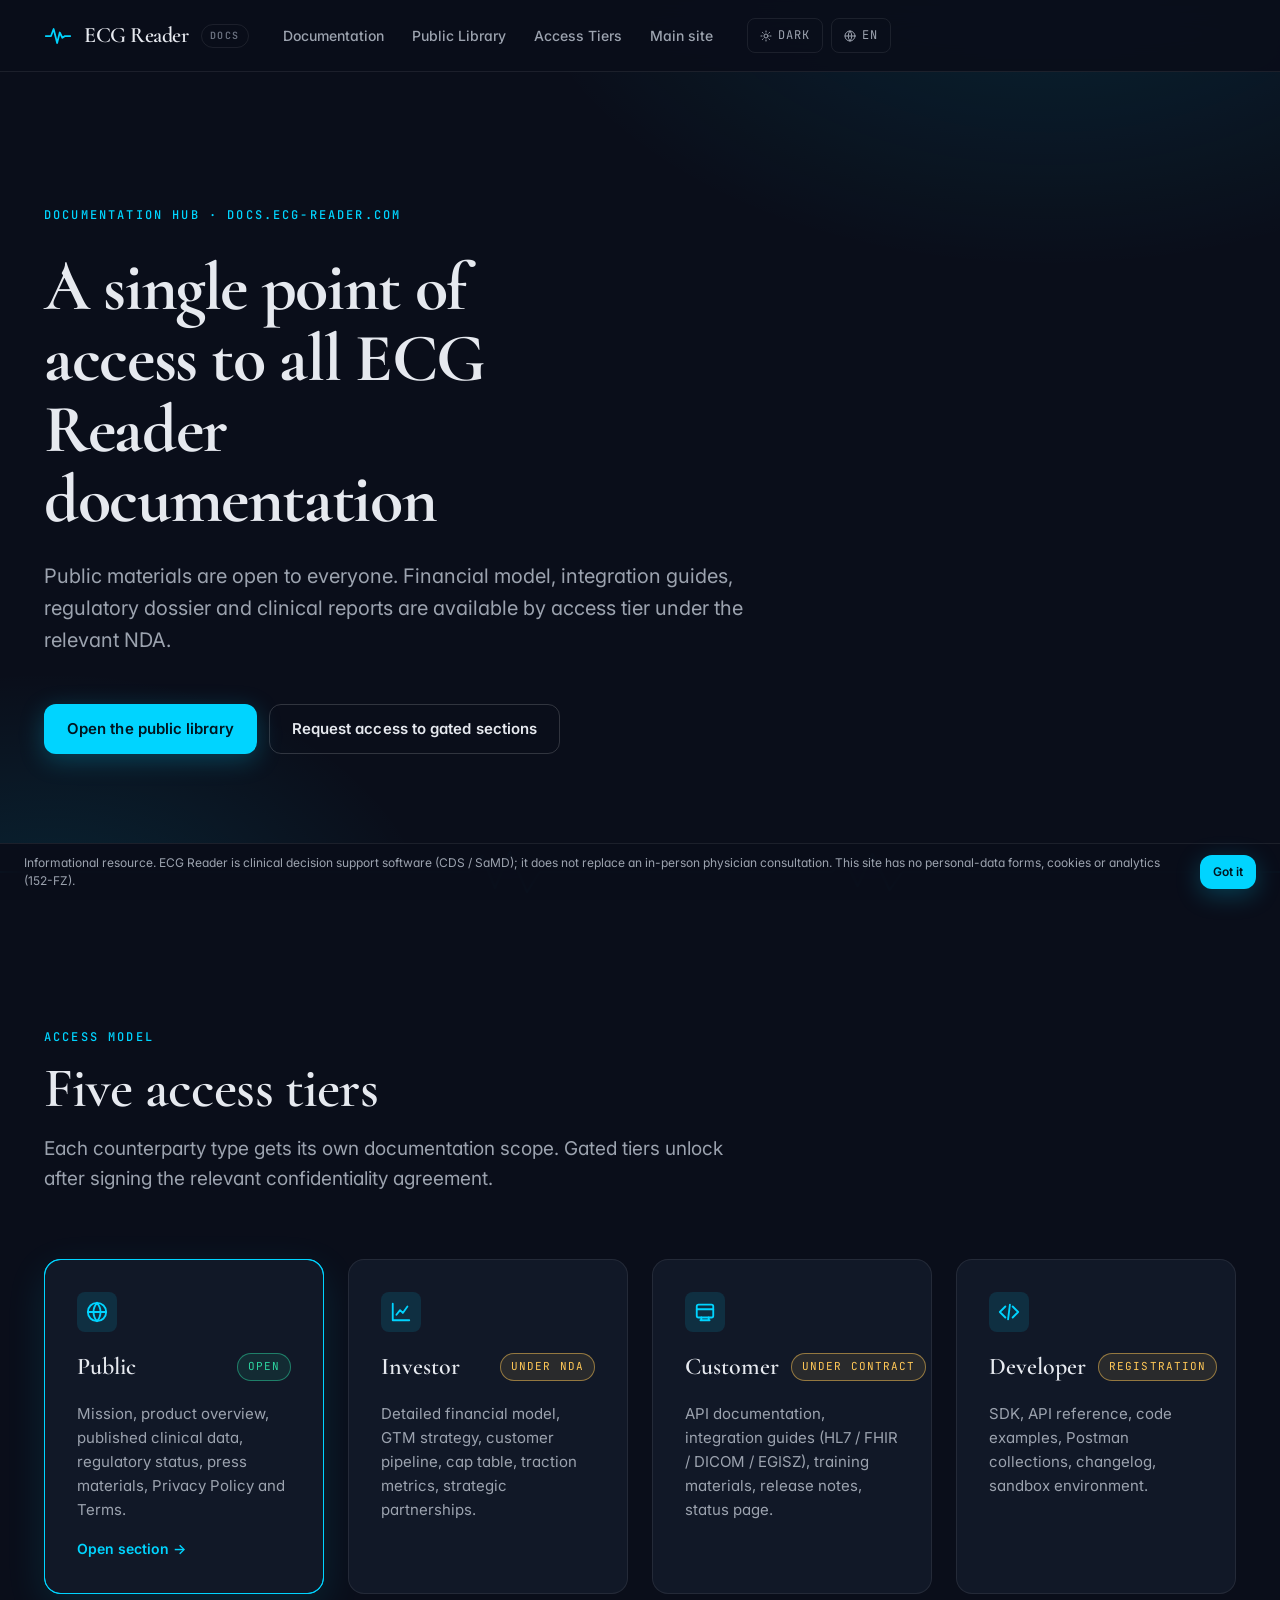
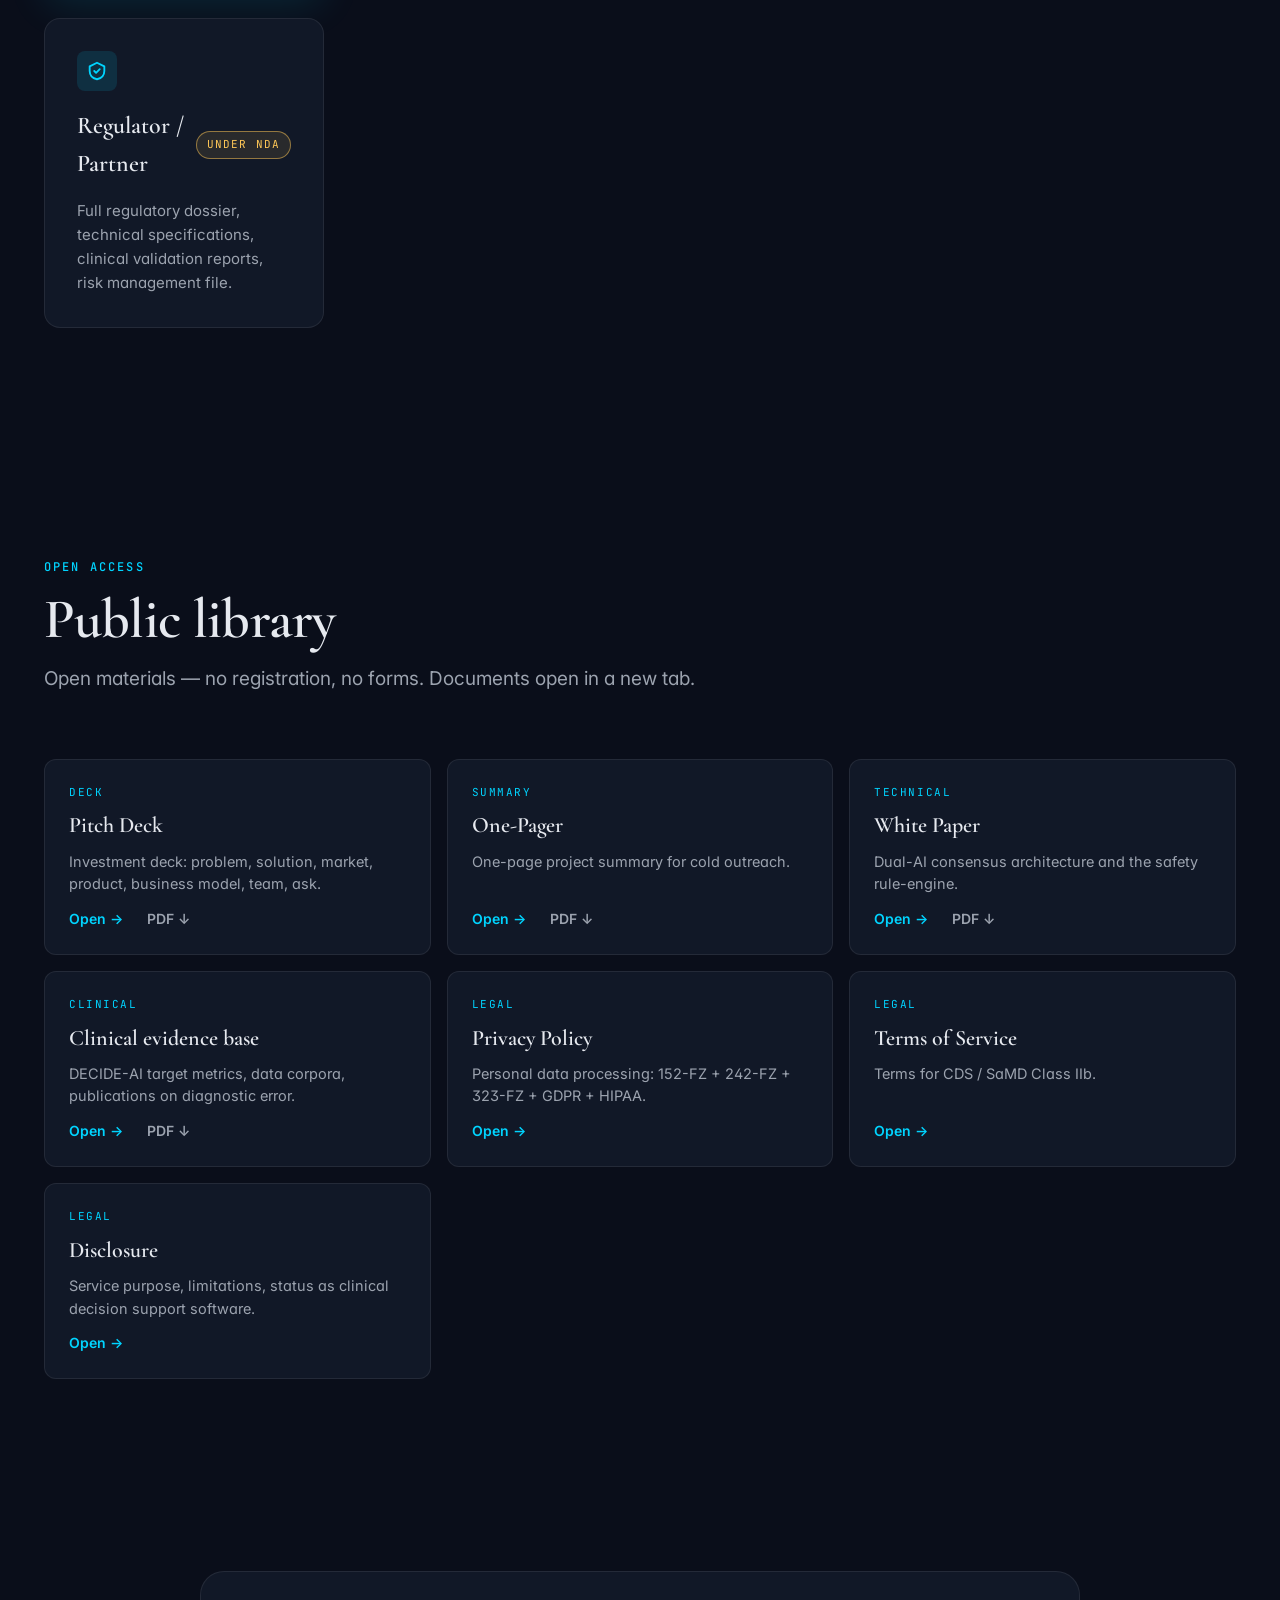
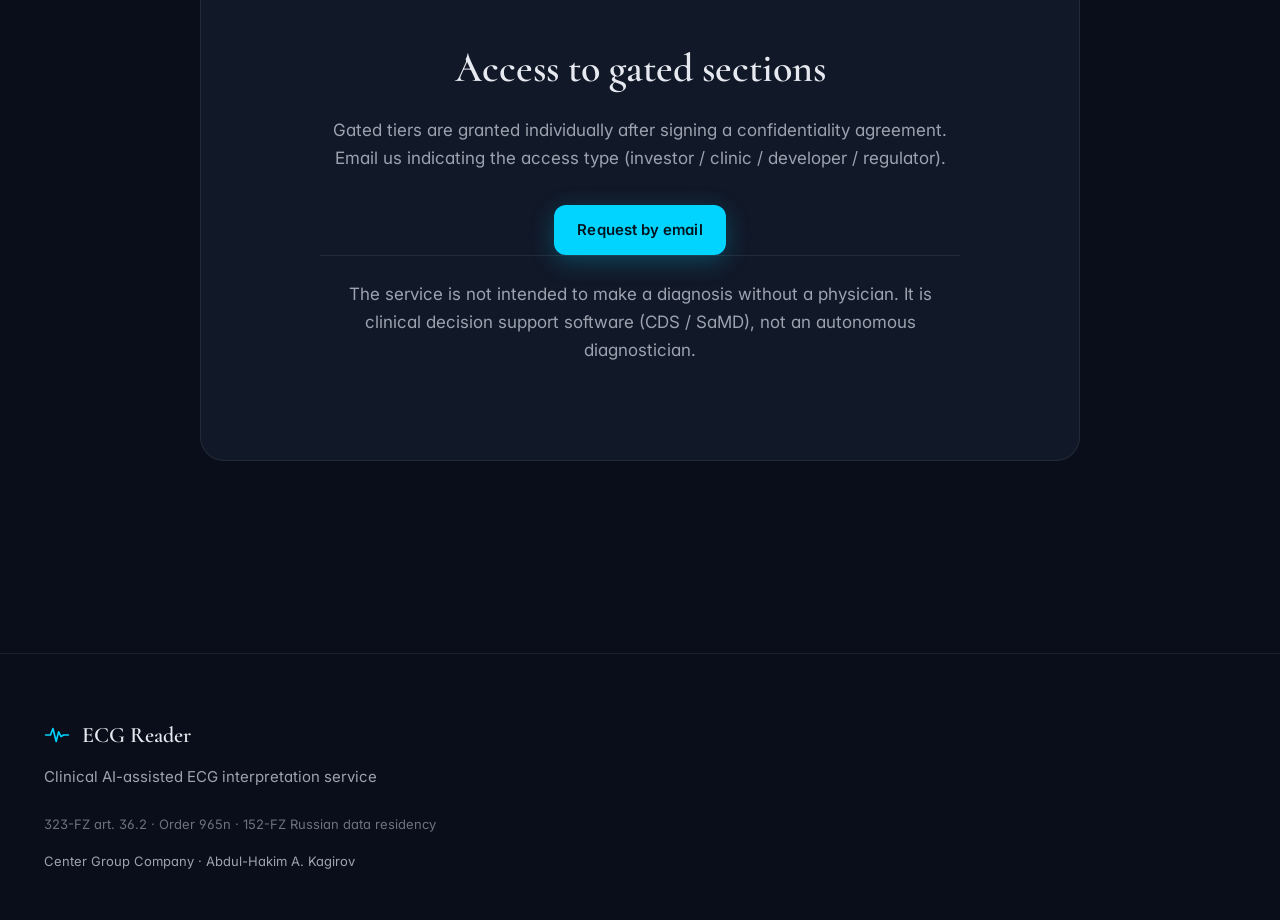
==== commit 1f05a8ac: "Hub library: add PDF download links" ====
--- a/index.html
+++ b/index.html
@@ -187,28 +187,28 @@
             <span class="doc-kind">Deck</span>
             <h3 data-i18n="lib.pitch.t">Pitch Deck</h3>
             <p data-i18n="lib.pitch.d">Инвестиционная презентация: проблема, решение, рынок, продукт, бизнес-модель, команда, ask.</p>
-            <a class="doc-open" href="https://ecg-reader.com/docs/ECG-Reader_Pitch_Deck.html" target="_blank" rel="noopener" data-i18n="lib.open">Открыть →</a>
+            <div class="doc-links"><a class="doc-open" href="https://ecg-reader.com/docs/ECG-Reader_Pitch_Deck.html" target="_blank" rel="noopener" data-i18n="lib.open">Открыть →</a><a class="doc-open pdf" href="https://ecg-reader.com/docs/ECG-Reader_Pitch_Deck.pdf" target="_blank" rel="noopener">PDF ↓</a></div>
           </article>
 
           <article class="doc-card reveal delay-1">
             <span class="doc-kind">Summary</span>
             <h3 data-i18n="lib.onepager.t">One-Pager</h3>
             <p data-i18n="lib.onepager.d">Сводка проекта на одну страницу для холодных контактов.</p>
-            <a class="doc-open" href="https://ecg-reader.com/docs/ECG-Reader_OnePager.html" target="_blank" rel="noopener" data-i18n="lib.open">Открыть →</a>
+            <div class="doc-links"><a class="doc-open" href="https://ecg-reader.com/docs/ECG-Reader_OnePager.html" target="_blank" rel="noopener" data-i18n="lib.open">Открыть →</a><a class="doc-open pdf" href="https://ecg-reader.com/docs/ECG-Reader_OnePager.pdf" target="_blank" rel="noopener">PDF ↓</a></div>
           </article>
 
           <article class="doc-card reveal delay-2">
             <span class="doc-kind">Technical</span>
             <h3 data-i18n="lib.whitepaper.t">White Paper</h3>
             <p data-i18n="lib.whitepaper.d">Архитектура двойного AI-консенсуса и rule-engine безопасности.</p>
-            <a class="doc-open" href="https://ecg-reader.com/docs/whitepaper.html" target="_blank" rel="noopener" data-i18n="lib.open">Открыть →</a>
+            <div class="doc-links"><a class="doc-open" href="https://ecg-reader.com/docs/whitepaper.html" target="_blank" rel="noopener" data-i18n="lib.open">Открыть →</a><a class="doc-open pdf" href="https://ecg-reader.com/docs/ECG-Reader_Whitepaper.pdf" target="_blank" rel="noopener">PDF ↓</a></div>
           </article>
 
           <article class="doc-card reveal">
             <span class="doc-kind">Clinical</span>
             <h3 data-i18n="lib.evidence.t">Клиническая доказательная база</h3>
             <p data-i18n="lib.evidence.d">Целевые метрики DECIDE-AI, корпуса данных, публикации о врачебных ошибках.</p>
-            <a class="doc-open" href="https://ecg-reader.com/docs/clinical-evidence.html" target="_blank" rel="noopener" data-i18n="lib.open">Открыть →</a>
+            <div class="doc-links"><a class="doc-open" href="https://ecg-reader.com/docs/clinical-evidence.html" target="_blank" rel="noopener" data-i18n="lib.open">Открыть →</a><a class="doc-open pdf" href="https://ecg-reader.com/docs/ECG-Reader_Clinical-Evidence.pdf" target="_blank" rel="noopener">PDF ↓</a></div>
           </article>
 
           <article class="doc-card reveal delay-1">
--- a/assets/hub.css
+++ b/assets/hub.css
@@ -178,6 +178,9 @@
   align-self: flex-start;
 }
 .doc-card .doc-open:hover { color: var(--accent-h); }
+.doc-card .doc-links { display: flex; gap: var(--sp-5); align-items: center; }
+.doc-card .doc-open.pdf { color: var(--text-dim); }
+.doc-card .doc-open.pdf:hover { color: var(--accent); }
 
 /* ---------- ACCESS BAND ---------- */
 .access-band {
@@ -264,14 +267,14 @@
   color: var(--text-dim);
   padding: 7px 12px;
   border-radius: var(--r-sm);
-  border-left: 2px solid transparent;
+  border-inline-start: 2px solid transparent;
   transition: all 0.18s var(--ease);
 }
 .doc-sidebar a:hover { color: var(--text); background: var(--bg-elev); }
 .doc-sidebar a.active {
   color: var(--accent);
   background: var(--accent-soft);
-  border-left-color: var(--accent);
+  border-inline-start-color: var(--accent);
   font-weight: 600;
 }
 
@@ -339,7 +342,7 @@
 .prose strong { color: var(--text); font-weight: 600; }
 .prose a { color: var(--accent); border-bottom: 1px solid transparent; }
 .prose a:hover { border-bottom-color: var(--accent); }
-.prose ul, .prose ol { padding-left: 1.3em; color: var(--text-dim); }
+.prose ul, .prose ol { padding-inline-start: 1.3em; color: var(--text-dim); }
 .prose li { margin: 6px 0; }
 .prose li::marker { color: var(--accent); }
 .prose code {
@@ -352,7 +355,7 @@
   color: var(--text);
 }
 .prose blockquote {
-  border-left: 3px solid var(--accent);
+  border-inline-start: 3px solid var(--accent);
   background: var(--accent-soft);
   padding: var(--sp-4) var(--sp-5);
   border-radius: 0 var(--r-md) var(--r-md) 0;
@@ -468,17 +471,17 @@
   color: var(--text-muted);
   margin-bottom: var(--sp-3);
 }
-.doc-toc ul { list-style: none; border-left: 1px solid var(--border); }
+.doc-toc ul { list-style: none; border-inline-start: 1px solid var(--border); }
 .doc-toc a {
   display: block;
-  padding: 5px 0 5px 14px;
-  margin-left: -1px;
-  border-left: 2px solid transparent;
+  padding-block: 5px; padding-inline-start: 14px;
+  margin-inline-start: -1px;
+  border-inline-start: 2px solid transparent;
   color: var(--text-muted);
   line-height: 1.4;
 }
 .doc-toc a:hover { color: var(--text-dim); }
-.doc-toc a.active { color: var(--accent); border-left-color: var(--accent); }
+.doc-toc a.active { color: var(--accent); border-inline-start-color: var(--accent); }
 
 /* mobile sidebar toggle */
 .doc-side-toggle { display: none; }
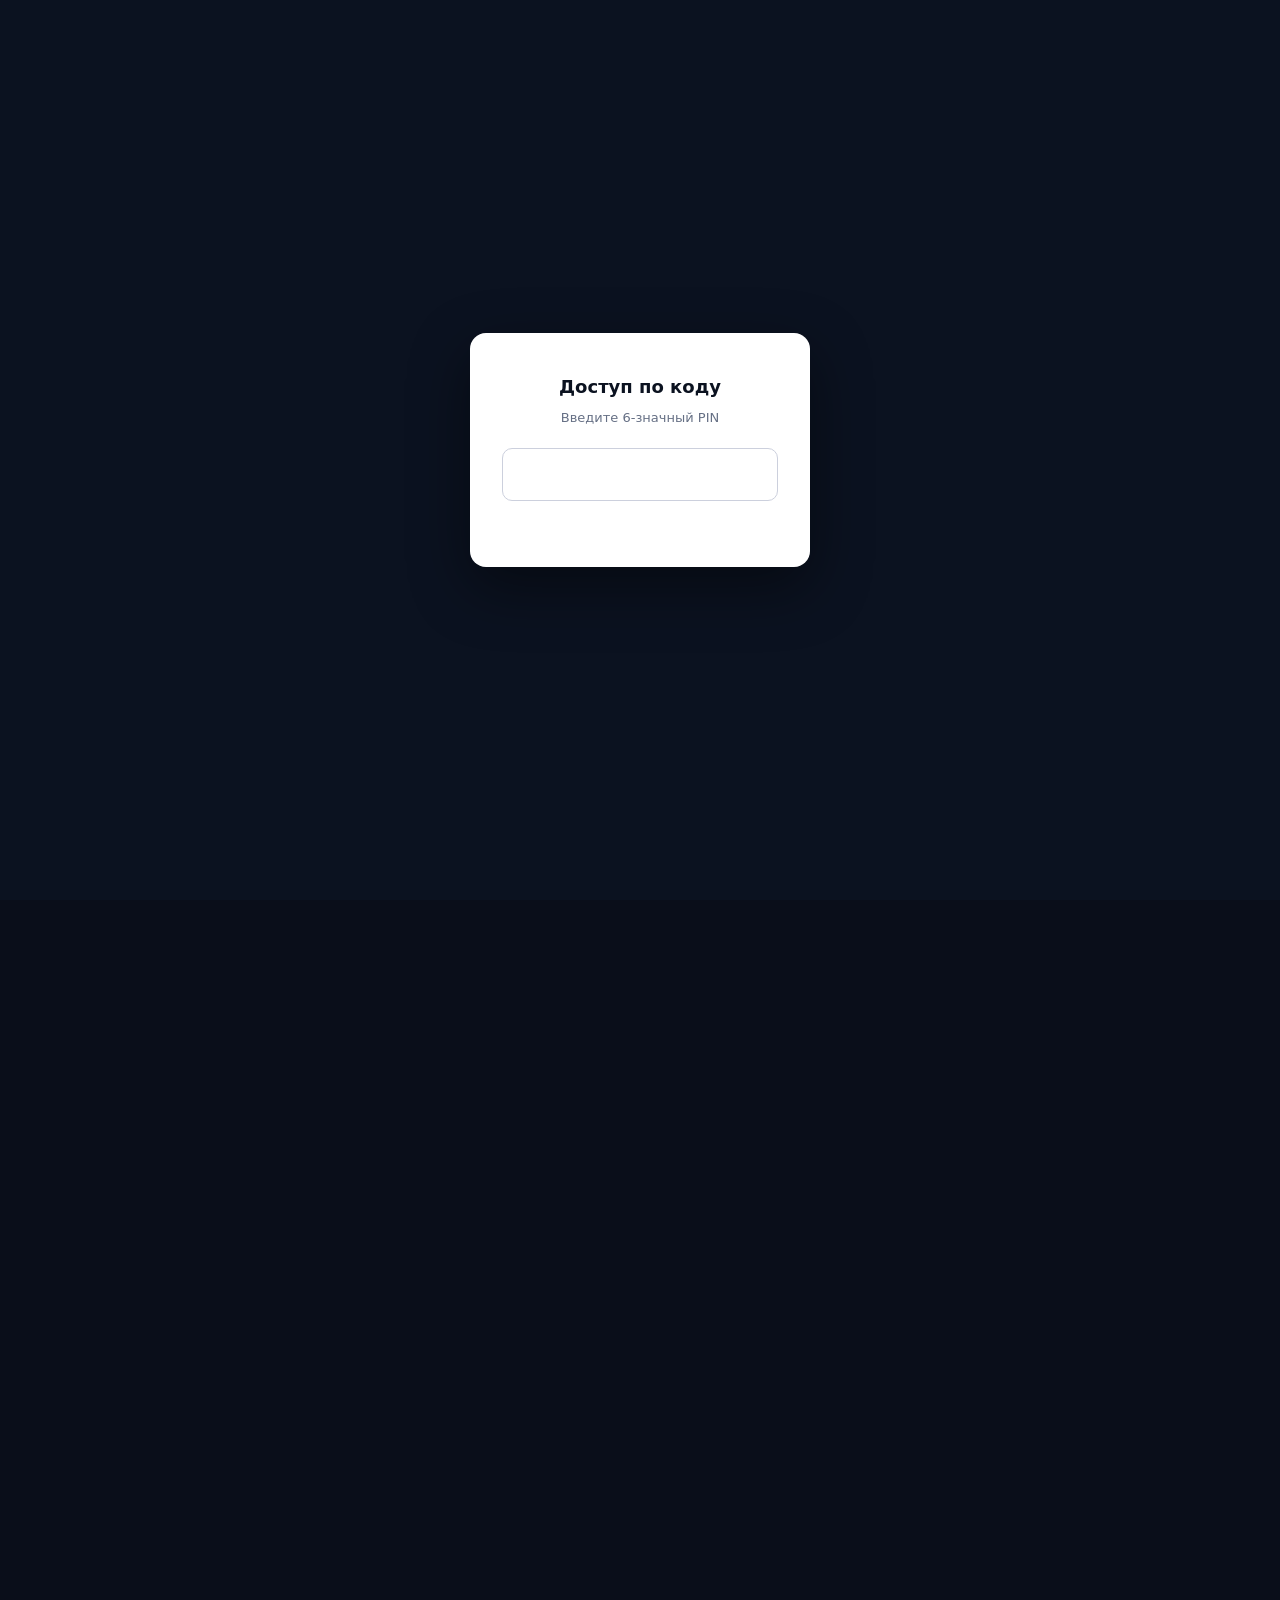
==== commit a53e7dd5: "Add access gate" ====
--- a/index.html
+++ b/index.html
@@ -1,6 +1,7 @@
 <!DOCTYPE html>
 <html lang="ru" dir="ltr" data-theme="dark">
 <head>
+<script src="/gate.js"></script>
   <meta charset="UTF-8" />
   <meta name="viewport" content="width=device-width, initial-scale=1, viewport-fit=cover" />
   <meta name="theme-color" content="#0a0e1a" />
